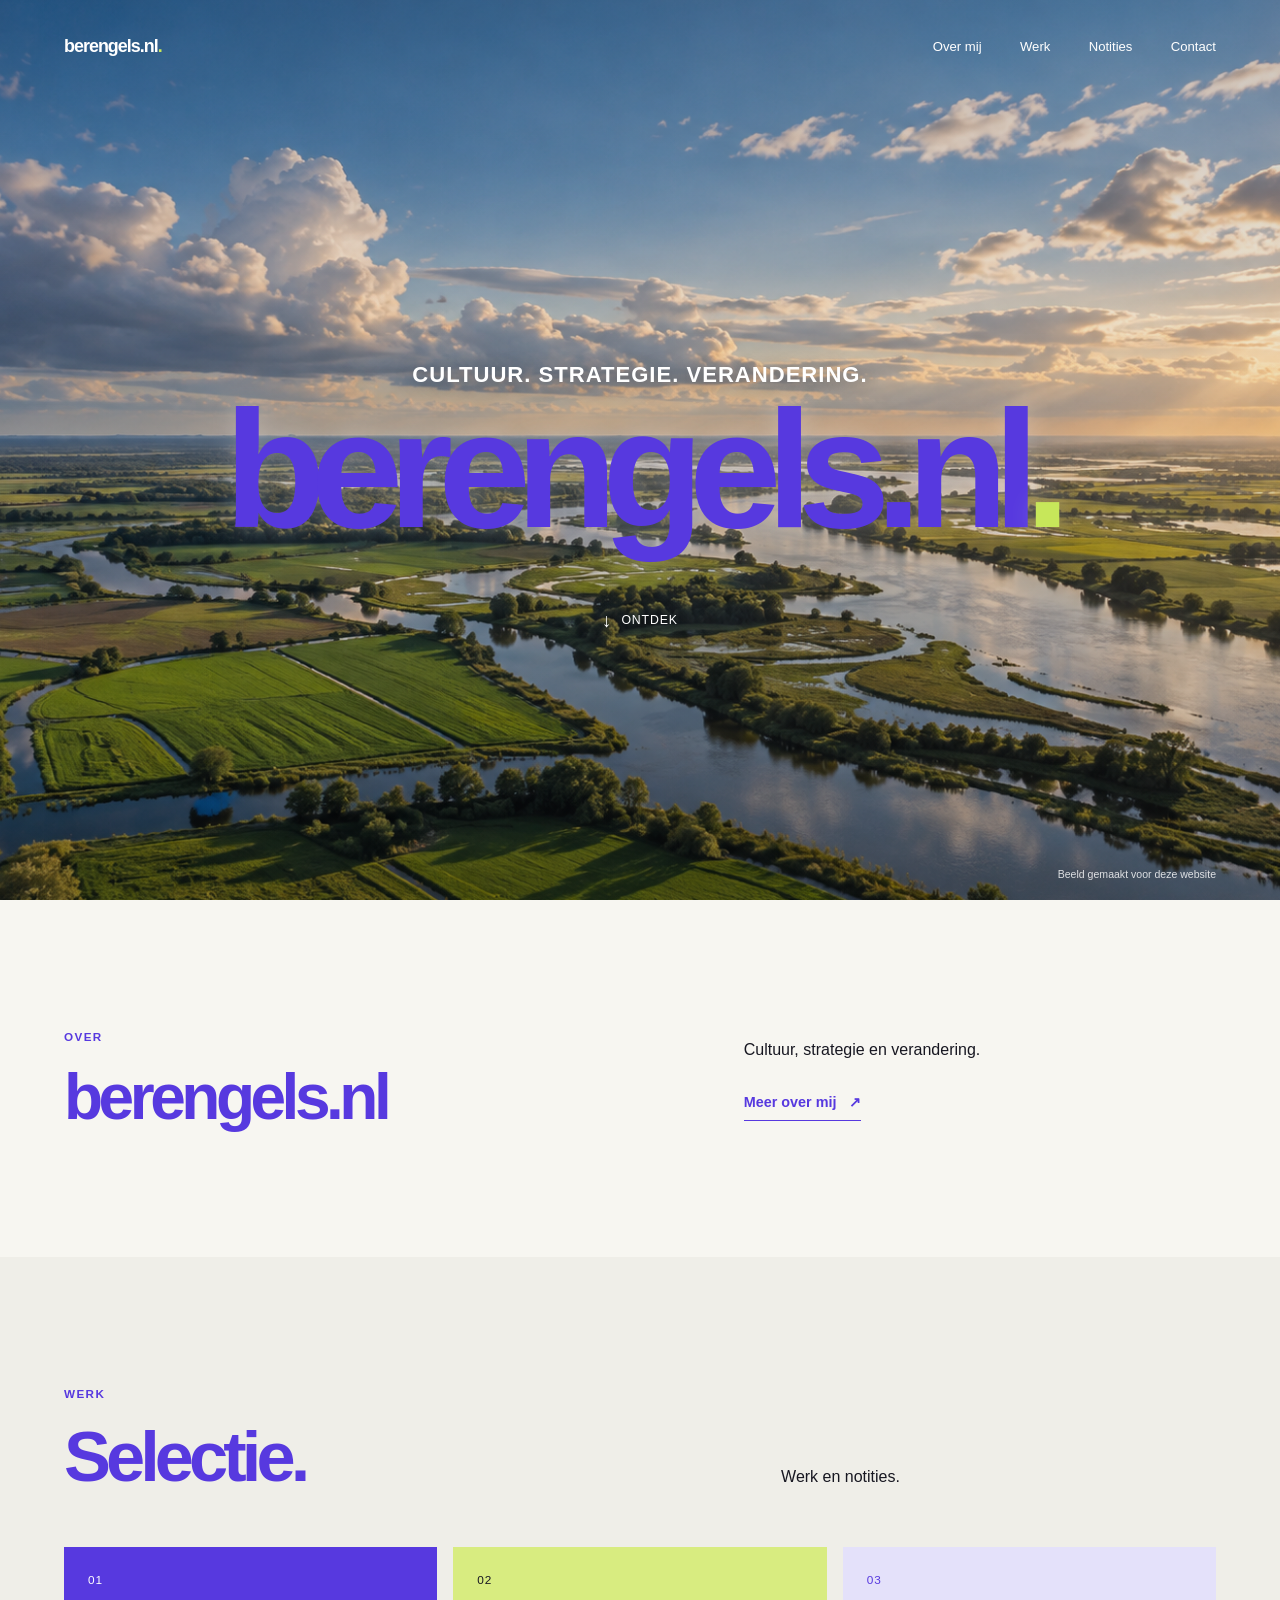
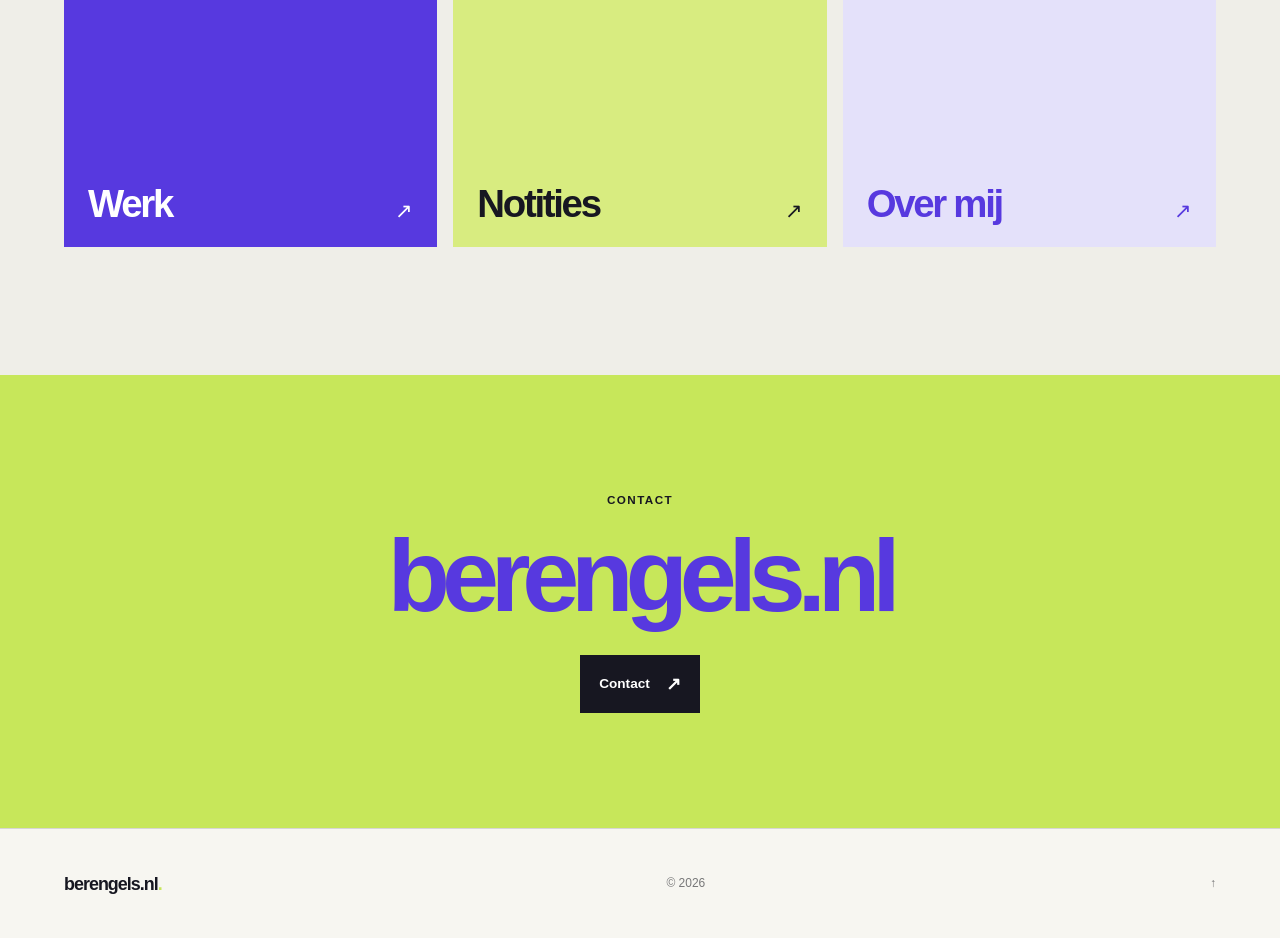
==== public/index.html @ b07bb83c "Publish static berengels.nl website" ====
<!doctype html>
<html lang="nl">
<head>
  <meta charset="utf-8">
  <meta name="viewport" content="width=device-width, initial-scale=1">
  <meta name="description" content="berengels.nl">
  <meta name="theme-color" content="#f7f6f1">
  <link rel="canonical" href="https://berengels.nl/">
  <link rel="icon" href="./favicon.svg" type="image/svg+xml">
  <link rel="stylesheet" href="./assets/css/index.css">
  <title>berengels.nl</title>
</head>
<body class="home-page">
  <a class="skip-link" href="#main">Ga naar de inhoud</a>
  <header class="site-header site-header--over-hero">
    <a class="site-brand" href="./" aria-label="Naar de homepage">berengels.nl<span class="accent-dot">.</span></a>
    <button class="menu-toggle" type="button" aria-expanded="false" aria-controls="site-menu">
      <span class="menu-toggle__label">Menu</span><span class="menu-toggle__icon" aria-hidden="true"><i></i><i></i></span>
    </button>
    <nav class="site-menu" id="site-menu" aria-label="Hoofdnavigatie">
      <a href="./over-mij/">Over mij</a><a href="./werk/">Werk</a><a href="./notities/">Notities</a><a href="./contact/">Contact</a>
    </nav>
  </header>
  <main id="main">
    <section class="hero" aria-labelledby="hero-title">
      <div class="hero__image" aria-hidden="true"></div><div class="hero__veil" aria-hidden="true"></div>
      <div class="hero__content">
        <p class="eyebrow">Cultuur. Strategie. Verandering.</p>
        <h1 id="hero-title">berengels.nl<span class="accent-dot">.</span></h1>
        <a class="hero__scroll" href="#intro"><span aria-hidden="true">↓</span> Ontdek</a>
      </div>
      <p class="hero__credit">Beeld gemaakt voor deze website</p>
    </section>
    <section class="intro section" id="intro">
      <div class="intro__title"><p class="kicker">Over</p><h2>berengels.nl</h2></div>
      <div class="intro__copy">
        <p>Cultuur, strategie en verandering.</p>
        <a class="text-link" href="./over-mij/">Meer over mij <span aria-hidden="true">↗</span></a>
      </div>
    </section>
    <section class="work section section--tint" id="werk">
      <div class="section-heading"><div><p class="kicker">Werk</p><h2>Selectie.</h2></div><p>Werk en notities.</p></div>
      <div class="work-grid">
        <a class="work-card work-card--1" href="./werk/"><span class="work-card__number">01</span><span class="work-card__title">Werk</span><span class="work-card__arrow" aria-hidden="true">↗</span></a>
        <a class="work-card work-card--2" href="./notities/"><span class="work-card__number">02</span><span class="work-card__title">Notities</span><span class="work-card__arrow" aria-hidden="true">↗</span></a>
        <a class="work-card work-card--3" href="./over-mij/"><span class="work-card__number">03</span><span class="work-card__title">Over mij</span><span class="work-card__arrow" aria-hidden="true">↗</span></a>
      </div>
    </section>
    <section class="contact-band"><p class="kicker">Contact</p><h2>berengels.nl</h2><a class="button-link" href="./contact/">Contact <span aria-hidden="true">↗</span></a></section>
  </main>
  <footer class="site-footer"><a class="site-brand" href="./">berengels.nl<span class="accent-dot">.</span></a><p>© <span data-year></span></p><a class="footer-top" href="#main">↑</a></footer>
  <script src="./assets/js/site.js" defer></script>
</body>
</html>
---- public/assets/css/index.css ----
:root{--paper:#f7f6f1;--ink:#171721;--purple:#5739df;--green:#c7e75a;--muted:#777778;--gutter:clamp(1.25rem,5vw,5.5rem);--serif:Georgia,"Times New Roman",serif}
*{box-sizing:border-box}
html{scroll-behavior:smooth}
body{margin:0;background:var(--paper);color:var(--ink);font-family:Arial,sans-serif;font-size:16px;line-height:1.6;-webkit-font-smoothing:antialiased}
a{color:inherit;text-decoration:none}
a:focus-visible,button:focus-visible{outline:3px solid var(--green);outline-offset:5px}
.skip-link{position:fixed;z-index:20;top:1rem;left:1rem;padding:.7rem 1rem;background:var(--paper);transform:translateY(-150%)}.skip-link:focus{transform:none}
.site-header{height:92px;padding:0 var(--gutter);display:flex;align-items:center;justify-content:space-between;position:relative;z-index:5;background:var(--paper)}
.site-header--over-hero{position:absolute;inset:0 0 auto;color:#fff;background:transparent}
.site-brand{font-family:Arial,sans-serif;font-size:1.12rem;font-weight:800;letter-spacing:-.055em;white-space:nowrap}.accent-dot{color:var(--green)}
.site-menu{display:flex;align-items:center;gap:clamp(1.2rem,3vw,3rem)}.site-menu a{font-size:.82rem;font-weight:500;transition:opacity .2s}.site-menu a:hover,.site-menu a[aria-current="page"]{opacity:.68}
.menu-toggle{display:none;border:0;background:none;color:inherit;font:inherit}
.hero{position:relative;min-height:min(850px,100svh);height:100svh;max-height:1040px;display:grid;place-items:center;overflow:hidden;background:#53645a;color:white}
.hero__image,.hero__veil{position:absolute;inset:0}.hero__image{background-image:url('../images/hero-delta.png');background-size:cover;background-position:center 56%;transform:scale(1.015)}.hero__veil{background:linear-gradient(180deg,rgba(16,20,36,.22),rgba(16,20,36,.06) 40%,rgba(11,19,29,.24))}
.hero__content{position:relative;z-index:1;text-align:center;padding:8rem 1rem 3rem;max-width:1200px}.hero h1{margin:0;color:var(--purple);font:800 clamp(4.4rem,13vw,11rem)/.95 Arial,sans-serif;letter-spacing:-.09em;text-shadow:0 1px 28px rgba(255,255,255,.28)}.hero h1 .accent-dot{color:var(--green)}
.eyebrow{max-width:780px;margin:1.1rem auto 0;color:white;text-transform:uppercase;font:800 clamp(.95rem,2vw,1.38rem)/1.3 Arial,sans-serif;letter-spacing:.045em;text-shadow:0 2px 18px rgba(0,0,0,.35)}
.hero__scroll{display:inline-flex;gap:.55rem;align-items:center;margin-top:3.6rem;color:white;font-size:.77rem;letter-spacing:.07em;text-transform:uppercase}.hero__scroll span{font-size:1.2rem}.hero__credit{position:absolute;right:var(--gutter);bottom:1.1rem;margin:0;color:rgba(255,255,255,.82);font-size:.66rem}
.section{padding:clamp(5rem,10vw,10rem) var(--gutter)}.intro{display:grid;grid-template-columns:1.1fr .9fr;gap:clamp(2rem,8vw,9rem);align-items:end}.kicker{margin:0 0 1.2rem;color:var(--purple);font-size:.73rem;font-weight:700;letter-spacing:.12em;text-transform:uppercase}.intro h2,.section-heading h2{margin:0;color:var(--purple);font:800 clamp(2.3rem,5vw,5.7rem)/.98 Arial,sans-serif;letter-spacing:-.07em;white-space:pre-line}.intro__copy{max-width:510px;padding-bottom:.5rem}.intro__copy p,.section-heading>p{margin:0 0 1.5rem;font-size:clamp(1rem,1.25vw,1.2rem);line-height:1.8}.text-link{display:inline-flex;gap:.8rem;align-items:center;padding-bottom:.35rem;border-bottom:1px solid var(--purple);color:var(--purple);font-weight:700;font-size:.9rem}.text-link span{transition:transform .2s}.text-link:hover span{transform:translate(3px,-3px)}
.section--tint{background:#efeee8}.section-heading{display:grid;grid-template-columns:1fr .65fr;gap:3rem;align-items:end;margin-bottom:3.5rem}.section-heading h2{font-size:clamp(2.5rem,5.5vw,5.5rem)}.section-heading>p{max-width:400px;margin:0}.work-grid{display:grid;grid-template-columns:repeat(3,1fr);gap:1rem}.work-card{min-height:300px;padding:1.5rem;display:flex;flex-direction:column;justify-content:space-between;position:relative;overflow:hidden;background:var(--purple);color:#fff;transition:transform .25s ease}.work-card:hover{transform:translateY(-7px)}.work-card--2{background:#d8ec80;color:var(--ink)}.work-card--3{background:#e4e1fa;color:var(--purple)}.work-card__number{font-size:.74rem;letter-spacing:.08em}.work-card__title{max-width:90%;font:700 clamp(1.7rem,3vw,3rem)/1 Arial,sans-serif;letter-spacing:-.06em}.work-card__arrow{position:absolute;right:1.5rem;bottom:1.25rem;font-size:1.3rem}
.contact-band{padding:clamp(5rem,9vw,9rem) var(--gutter);text-align:center;background:var(--green)}.contact-band .kicker{color:var(--ink)}.contact-band h2{max-width:900px;margin:0 auto 2rem;color:var(--purple);font:800 clamp(3rem,8vw,8rem)/.92 Arial,sans-serif;letter-spacing:-.08em}.button-link{display:inline-flex;gap:1rem;align-items:center;padding:.95rem 1.2rem;background:var(--ink);color:#fff;font-size:.85rem;font-weight:700}.button-link span{font-size:1.1rem}
.page-hero{min-height:50vh;padding:clamp(5rem,10vw,10rem) var(--gutter) 4rem;display:flex;flex-direction:column;justify-content:flex-end;background:#efeee8}.page-hero h1{max-width:1100px;margin:0;color:var(--purple);font:800 clamp(4rem,12vw,10rem)/.9 Arial,sans-serif;letter-spacing:-.09em}.page-hero__intro{max-width:700px;margin:1.5rem 0 0;font-size:clamp(1.15rem,2vw,1.6rem);line-height:1.5}.page-content{max-width:850px;min-height:28vh;padding:4rem var(--gutter) 8rem;margin:0 auto;font-size:1.08rem;line-height:1.9}.page-content h2,.page-content h3{color:var(--purple);font-family:Arial,sans-serif;line-height:1.1;letter-spacing:-.04em}.page-content h2{margin-top:3rem;font-size:2.4rem}.page-content a{color:var(--purple);text-decoration:underline;text-underline-offset:3px}.page-content blockquote{margin:3rem 0;padding-left:1.5rem;border-left:4px solid var(--green);font:italic 1.6rem/1.5 var(--serif)}
.site-footer{min-height:110px;padding:2rem var(--gutter);display:flex;align-items:center;justify-content:space-between;gap:1rem;border-top:1px solid rgba(23,23,33,.14)}.site-footer p,.footer-top{margin:0;color:var(--muted);font-size:.75rem}.footer-top:hover{color:var(--purple)}
@media(max-width:760px){.site-header{height:74px}.site-header--over-hero{color:#fff}.menu-toggle{display:flex;align-items:center;gap:.65rem;padding:.5rem 0;font-size:.78rem}.menu-toggle__icon{display:grid;gap:5px}.menu-toggle__icon i{width:19px;height:1px;background:currentColor;transition:transform .2s}.menu-toggle[aria-expanded="true"] .menu-toggle__icon i:first-child{transform:translateY(3px) rotate(45deg)}.menu-toggle[aria-expanded="true"] .menu-toggle__icon i:last-child{transform:translateY(-3px) rotate(-45deg)}.site-menu{position:absolute;top:100%;left:0;right:0;padding:1rem var(--gutter) 1.5rem;display:none;align-items:stretch;flex-direction:column;gap:0;background:var(--paper);color:var(--ink)}.site-menu.is-open{display:flex}.site-menu a{padding:.85rem 0;border-bottom:1px solid rgba(23,23,33,.12)}.hero{height:88svh;min-height:620px}.hero__image{background-position:57% center}.hero__content{padding-top:5rem}.hero h1{font-size:clamp(4rem,17vw,7rem)}.eyebrow{max-width:380px}.hero__scroll{margin-top:2.5rem}.intro,.section-heading{grid-template-columns:1fr;gap:2rem}.intro__copy{max-width:640px}.section-heading{margin-bottom:2rem}.work-grid{grid-template-columns:1fr}.work-card{min-height:220px}.page-hero{min-height:42vh}.site-footer{align-items:flex-start;flex-wrap:wrap}.site-footer p{order:3;width:100%}}
@media(prefers-reduced-motion:reduce){html{scroll-behavior:auto}*,*::before,*::after{transition-duration:.01ms!important;animation-duration:.01ms!important;animation-iteration-count:1!important}}
.not-found{min-height:100svh;padding:var(--gutter);display:flex;flex-direction:column;justify-content:center;align-items:flex-start}.not-found h1{max-width:900px;margin:0 0 2rem;color:var(--purple);font:800 clamp(3rem,9vw,7rem)/.95 Arial,sans-serif;letter-spacing:-.08em}
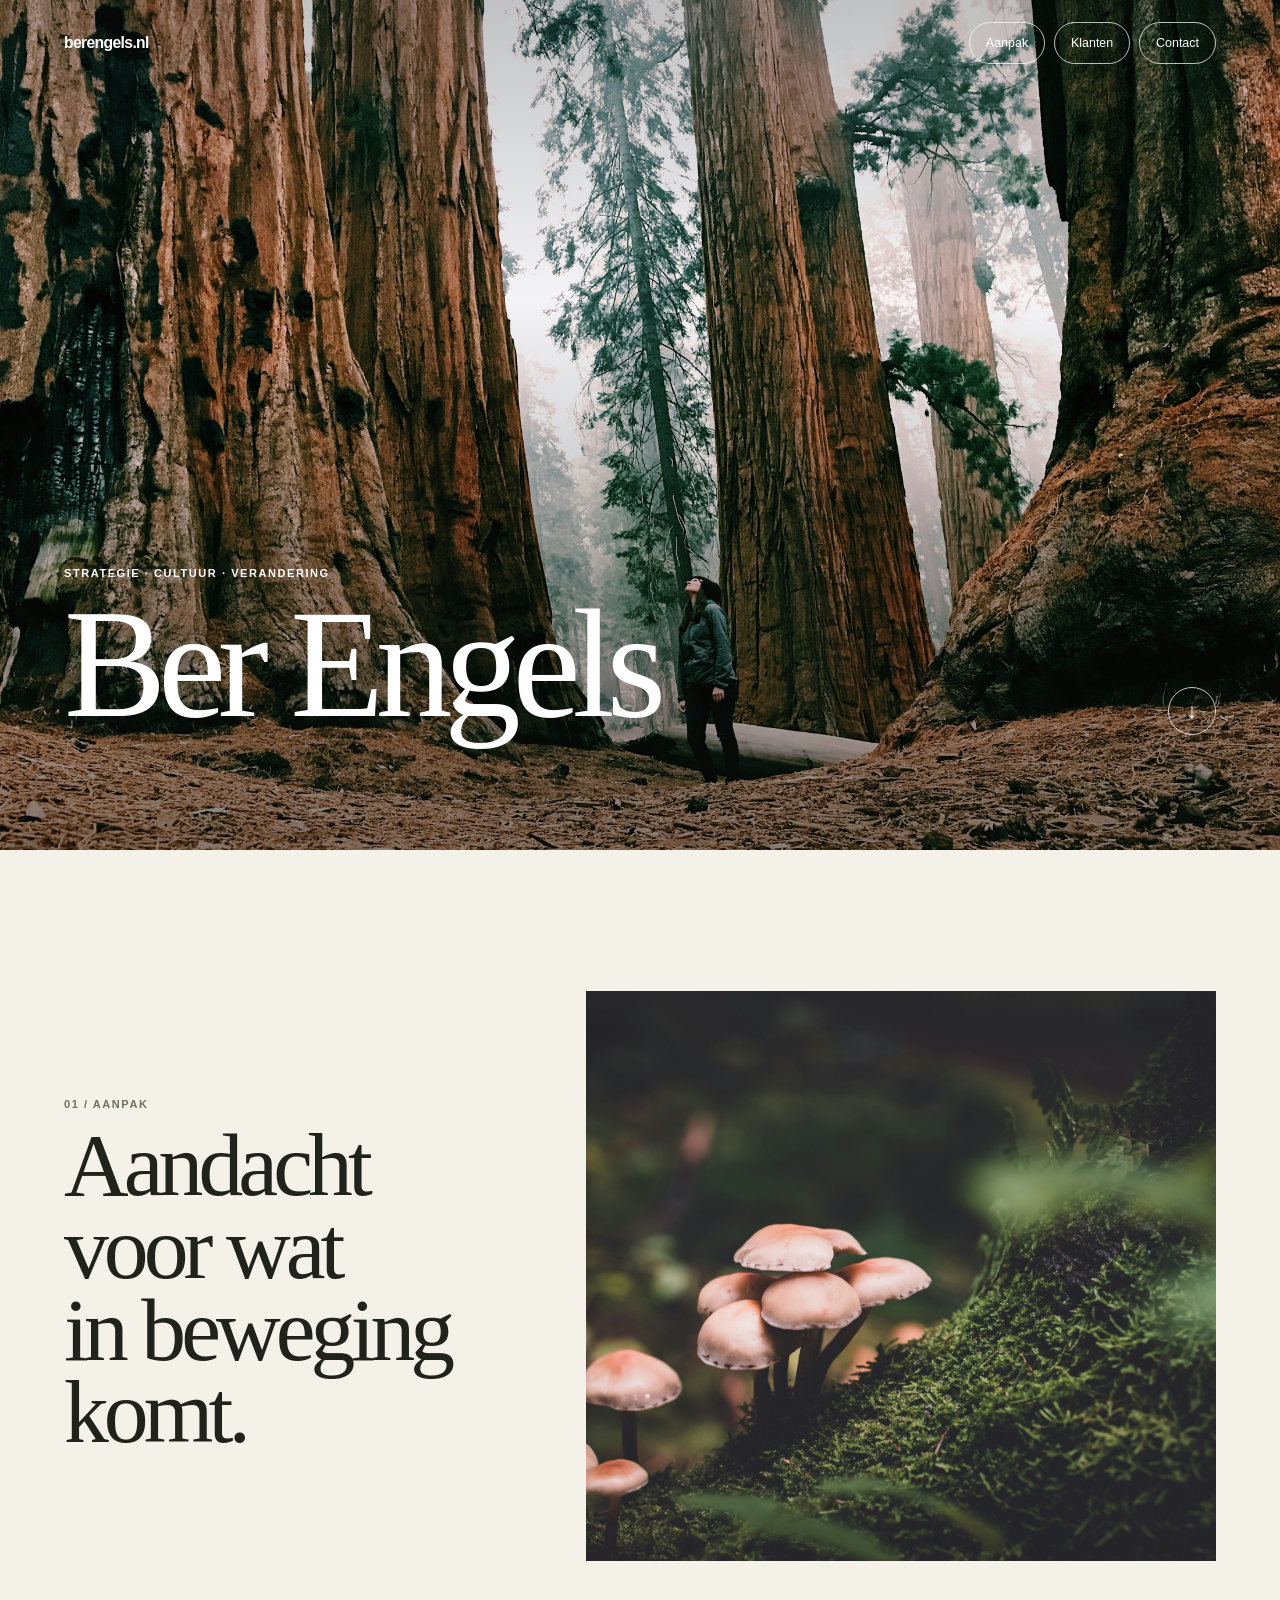
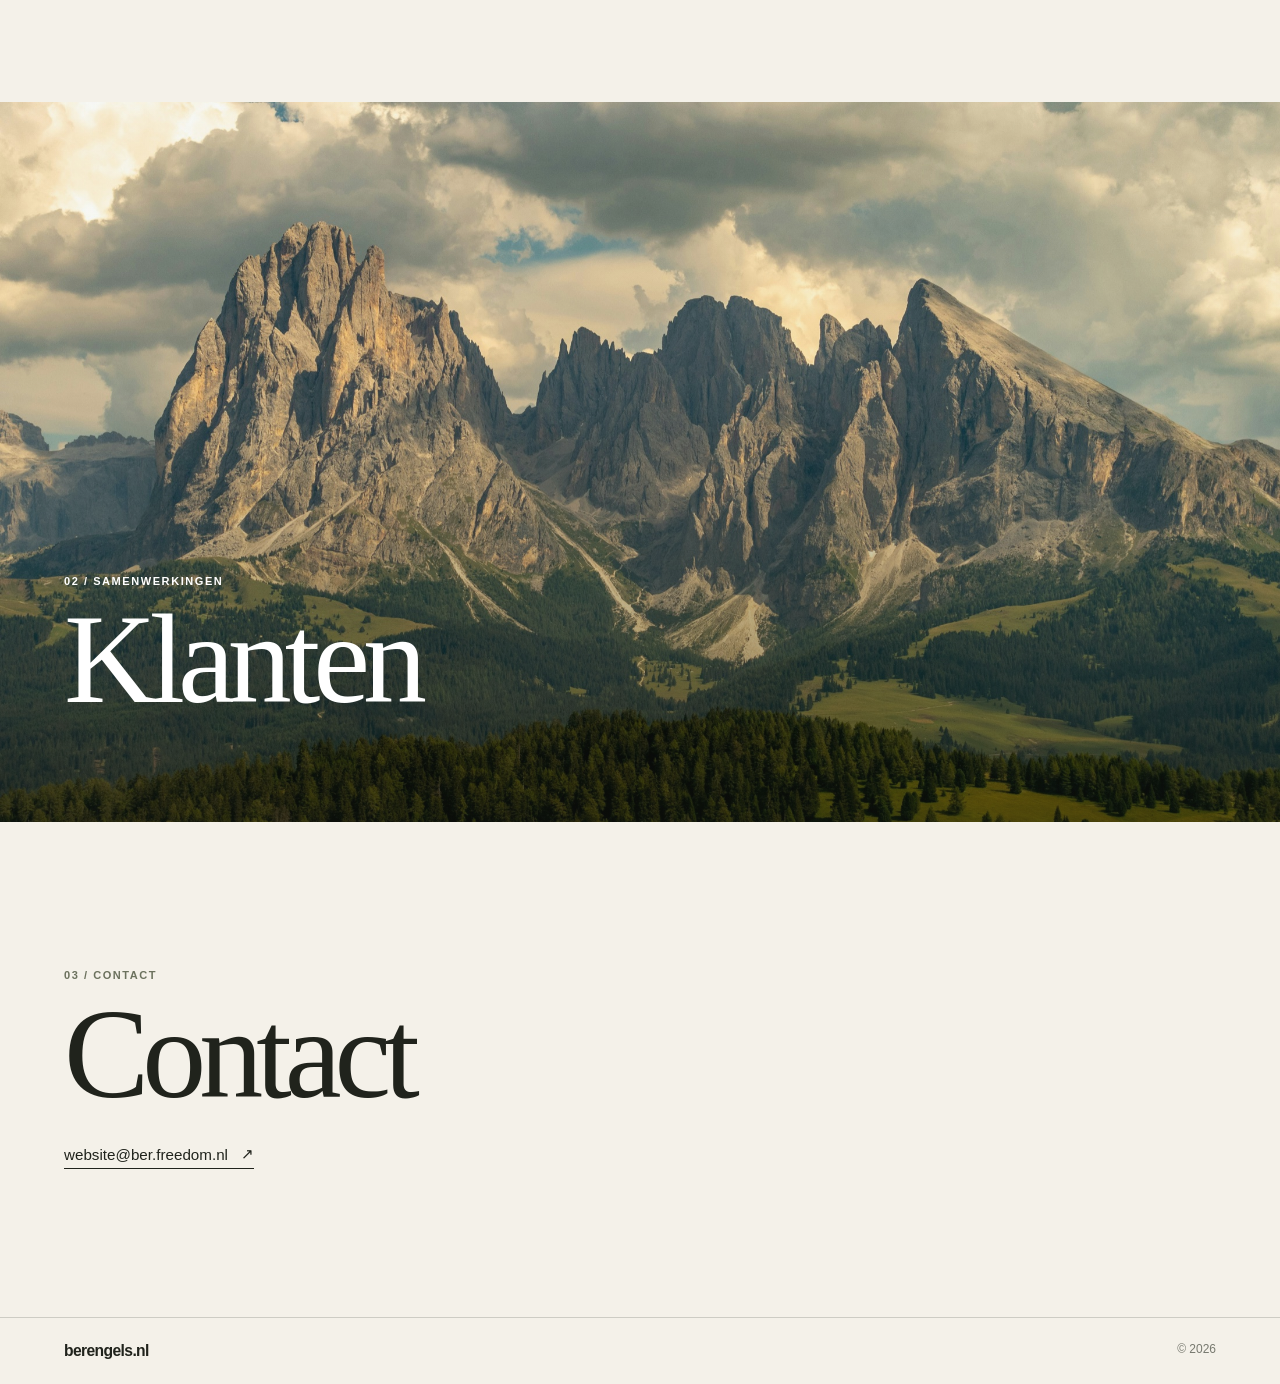
==== commit f5562724: "Simplify homepage with landscape imagery" ====
--- a/public/index.html
+++ b/public/index.html
@@ -3,52 +3,61 @@
 <head>
   <meta charset="utf-8">
   <meta name="viewport" content="width=device-width, initial-scale=1">
-  <meta name="description" content="berengels.nl">
-  <meta name="theme-color" content="#f7f6f1">
+  <meta name="description" content="Ber Engels — strategie, cultuur en verandering.">
+  <meta name="theme-color" content="#f4f1e9">
   <link rel="canonical" href="https://berengels.nl/">
   <link rel="icon" href="./favicon.svg" type="image/svg+xml">
   <link rel="stylesheet" href="./assets/css/index.css">
-  <title>berengels.nl</title>
+  <title>Ber Engels</title>
 </head>
-<body class="home-page">
-  <a class="skip-link" href="#main">Ga naar de inhoud</a>
-  <header class="site-header site-header--over-hero">
-    <a class="site-brand" href="./" aria-label="Naar de homepage">berengels.nl<span class="accent-dot">.</span></a>
-    <button class="menu-toggle" type="button" aria-expanded="false" aria-controls="site-menu">
-      <span class="menu-toggle__label">Menu</span><span class="menu-toggle__icon" aria-hidden="true"><i></i><i></i></span>
-    </button>
-    <nav class="site-menu" id="site-menu" aria-label="Hoofdnavigatie">
-      <a href="./over-mij/">Over mij</a><a href="./werk/">Werk</a><a href="./notities/">Notities</a><a href="./contact/">Contact</a>
+<body>
+  <a class="skip-link" href="#inhoud">Naar de inhoud</a>
+  <header class="site-header">
+    <a class="wordmark" href="#bovenaan" aria-label="Ber Engels, beginpagina">berengels.nl</a>
+    <nav aria-label="Hoofdnavigatie">
+      <a href="#aanpak">Aanpak</a>
+      <a href="#klanten">Klanten</a>
+      <a href="#contact">Contact</a>
     </nav>
   </header>
-  <main id="main">
-    <section class="hero" aria-labelledby="hero-title">
-      <div class="hero__image" aria-hidden="true"></div><div class="hero__veil" aria-hidden="true"></div>
-      <div class="hero__content">
-        <p class="eyebrow">Cultuur. Strategie. Verandering.</p>
-        <h1 id="hero-title">berengels.nl<span class="accent-dot">.</span></h1>
-        <a class="hero__scroll" href="#intro"><span aria-hidden="true">↓</span> Ontdek</a>
+
+  <main id="inhoud">
+    <section class="hero" id="bovenaan" aria-labelledby="hero-title">
+      <img class="hero-image" src="./assets/images/redwoods.jpg" alt="Een wandelaar tussen hoge sequoia's" fetchpriority="high">
+      <div class="hero-shade" aria-hidden="true"></div>
+      <div class="hero-copy">
+        <p>Strategie · Cultuur · Verandering</p>
+        <h1 id="hero-title">Ber Engels</h1>
       </div>
-      <p class="hero__credit">Beeld gemaakt voor deze website</p>
+      <a class="scroll-cue" href="#aanpak" aria-label="Verder naar Aanpak">↓</a>
     </section>
-    <section class="intro section" id="intro">
-      <div class="intro__title"><p class="kicker">Over</p><h2>berengels.nl</h2></div>
-      <div class="intro__copy">
-        <p>Cultuur, strategie en verandering.</p>
-        <a class="text-link" href="./over-mij/">Meer over mij <span aria-hidden="true">↗</span></a>
+
+    <section class="approach section" id="aanpak" aria-labelledby="approach-title">
+      <div class="section-copy">
+        <p class="eyebrow">01 / Aanpak</p>
+        <h2 id="approach-title">Aandacht voor wat<br>in beweging komt.</h2>
+      </div>
+      <img class="section-image mushrooms" src="./assets/images/mushrooms.jpg" alt="Paddenstoelen groeien op een met mos bedekte bosgrond" loading="lazy">
+    </section>
+
+    <section class="clients" id="klanten" aria-labelledby="clients-title">
+      <img src="./assets/images/mountains.jpg" alt="Berglandschap met bos en wolken" loading="lazy">
+      <div class="clients-title">
+        <p class="eyebrow">02 / Samenwerkingen</p>
+        <h2 id="clients-title">Klanten</h2>
       </div>
     </section>
-    <section class="work section section--tint" id="werk">
-      <div class="section-heading"><div><p class="kicker">Werk</p><h2>Selectie.</h2></div><p>Werk en notities.</p></div>
-      <div class="work-grid">
-        <a class="work-card work-card--1" href="./werk/"><span class="work-card__number">01</span><span class="work-card__title">Werk</span><span class="work-card__arrow" aria-hidden="true">↗</span></a>
-        <a class="work-card work-card--2" href="./notities/"><span class="work-card__number">02</span><span class="work-card__title">Notities</span><span class="work-card__arrow" aria-hidden="true">↗</span></a>
-        <a class="work-card work-card--3" href="./over-mij/"><span class="work-card__number">03</span><span class="work-card__title">Over mij</span><span class="work-card__arrow" aria-hidden="true">↗</span></a>
-      </div>
+
+    <section class="contact section" id="contact" aria-labelledby="contact-title">
+      <p class="eyebrow">03 / Contact</p>
+      <h2 id="contact-title">Contact</h2>
+      <a class="contact-link" href="mailto:website@ber.freedom.nl">website@ber.freedom.nl <span aria-hidden="true">↗</span></a>
     </section>
-    <section class="contact-band"><p class="kicker">Contact</p><h2>berengels.nl</h2><a class="button-link" href="./contact/">Contact <span aria-hidden="true">↗</span></a></section>
   </main>
-  <footer class="site-footer"><a class="site-brand" href="./">berengels.nl<span class="accent-dot">.</span></a><p>© <span data-year></span></p><a class="footer-top" href="#main">↑</a></footer>
-  <script src="./assets/js/site.js" defer></script>
+
+  <footer class="site-footer">
+    <a class="wordmark" href="#bovenaan">berengels.nl</a>
+    <span>© 2026</span>
+  </footer>
 </body>
 </html>
--- a/public/assets/css/index.css
+++ b/public/assets/css/index.css
@@ -1,26 +1,137 @@
+:root {
+  color-scheme: light;
+  --paper: #f4f1e9;
+  --ink: #20231c;
+  --green: #344538;
+  --gutter: clamp(1.25rem, 5vw, 5rem);
+  font-family: Arial, Helvetica, sans-serif;
+  color: var(--ink);
+  background: var(--paper);
+  font-synthesis: none;
+  text-rendering: optimizeLegibility;
+  -webkit-font-smoothing: antialiased;
+}
 
-:root{--paper:#f7f6f1;--ink:#171721;--purple:#5739df;--green:#c7e75a;--muted:#777778;--gutter:clamp(1.25rem,5vw,5.5rem);--serif:Georgia,"Times New Roman",serif}
-*{box-sizing:border-box}
-html{scroll-behavior:smooth}
-body{margin:0;background:var(--paper);color:var(--ink);font-family:Arial,sans-serif;font-size:16px;line-height:1.6;-webkit-font-smoothing:antialiased}
-a{color:inherit;text-decoration:none}
-a:focus-visible,button:focus-visible{outline:3px solid var(--green);outline-offset:5px}
-.skip-link{position:fixed;z-index:20;top:1rem;left:1rem;padding:.7rem 1rem;background:var(--paper);transform:translateY(-150%)}.skip-link:focus{transform:none}
-.site-header{height:92px;padding:0 var(--gutter);display:flex;align-items:center;justify-content:space-between;position:relative;z-index:5;background:var(--paper)}
-.site-header--over-hero{position:absolute;inset:0 0 auto;color:#fff;background:transparent}
-.site-brand{font-family:Arial,sans-serif;font-size:1.12rem;font-weight:800;letter-spacing:-.055em;white-space:nowrap}.accent-dot{color:var(--green)}
-.site-menu{display:flex;align-items:center;gap:clamp(1.2rem,3vw,3rem)}.site-menu a{font-size:.82rem;font-weight:500;transition:opacity .2s}.site-menu a:hover,.site-menu a[aria-current="page"]{opacity:.68}
-.menu-toggle{display:none;border:0;background:none;color:inherit;font:inherit}
-.hero{position:relative;min-height:min(850px,100svh);height:100svh;max-height:1040px;display:grid;place-items:center;overflow:hidden;background:#53645a;color:white}
-.hero__image,.hero__veil{position:absolute;inset:0}.hero__image{background-image:url('../images/hero-delta.png');background-size:cover;background-position:center 56%;transform:scale(1.015)}.hero__veil{background:linear-gradient(180deg,rgba(16,20,36,.22),rgba(16,20,36,.06) 40%,rgba(11,19,29,.24))}
-.hero__content{position:relative;z-index:1;text-align:center;padding:8rem 1rem 3rem;max-width:1200px}.hero h1{margin:0;color:var(--purple);font:800 clamp(4.4rem,13vw,11rem)/.95 Arial,sans-serif;letter-spacing:-.09em;text-shadow:0 1px 28px rgba(255,255,255,.28)}.hero h1 .accent-dot{color:var(--green)}
-.eyebrow{max-width:780px;margin:1.1rem auto 0;color:white;text-transform:uppercase;font:800 clamp(.95rem,2vw,1.38rem)/1.3 Arial,sans-serif;letter-spacing:.045em;text-shadow:0 2px 18px rgba(0,0,0,.35)}
-.hero__scroll{display:inline-flex;gap:.55rem;align-items:center;margin-top:3.6rem;color:white;font-size:.77rem;letter-spacing:.07em;text-transform:uppercase}.hero__scroll span{font-size:1.2rem}.hero__credit{position:absolute;right:var(--gutter);bottom:1.1rem;margin:0;color:rgba(255,255,255,.82);font-size:.66rem}
-.section{padding:clamp(5rem,10vw,10rem) var(--gutter)}.intro{display:grid;grid-template-columns:1.1fr .9fr;gap:clamp(2rem,8vw,9rem);align-items:end}.kicker{margin:0 0 1.2rem;color:var(--purple);font-size:.73rem;font-weight:700;letter-spacing:.12em;text-transform:uppercase}.intro h2,.section-heading h2{margin:0;color:var(--purple);font:800 clamp(2.3rem,5vw,5.7rem)/.98 Arial,sans-serif;letter-spacing:-.07em;white-space:pre-line}.intro__copy{max-width:510px;padding-bottom:.5rem}.intro__copy p,.section-heading>p{margin:0 0 1.5rem;font-size:clamp(1rem,1.25vw,1.2rem);line-height:1.8}.text-link{display:inline-flex;gap:.8rem;align-items:center;padding-bottom:.35rem;border-bottom:1px solid var(--purple);color:var(--purple);font-weight:700;font-size:.9rem}.text-link span{transition:transform .2s}.text-link:hover span{transform:translate(3px,-3px)}
-.section--tint{background:#efeee8}.section-heading{display:grid;grid-template-columns:1fr .65fr;gap:3rem;align-items:end;margin-bottom:3.5rem}.section-heading h2{font-size:clamp(2.5rem,5.5vw,5.5rem)}.section-heading>p{max-width:400px;margin:0}.work-grid{display:grid;grid-template-columns:repeat(3,1fr);gap:1rem}.work-card{min-height:300px;padding:1.5rem;display:flex;flex-direction:column;justify-content:space-between;position:relative;overflow:hidden;background:var(--purple);color:#fff;transition:transform .25s ease}.work-card:hover{transform:translateY(-7px)}.work-card--2{background:#d8ec80;color:var(--ink)}.work-card--3{background:#e4e1fa;color:var(--purple)}.work-card__number{font-size:.74rem;letter-spacing:.08em}.work-card__title{max-width:90%;font:700 clamp(1.7rem,3vw,3rem)/1 Arial,sans-serif;letter-spacing:-.06em}.work-card__arrow{position:absolute;right:1.5rem;bottom:1.25rem;font-size:1.3rem}
-.contact-band{padding:clamp(5rem,9vw,9rem) var(--gutter);text-align:center;background:var(--green)}.contact-band .kicker{color:var(--ink)}.contact-band h2{max-width:900px;margin:0 auto 2rem;color:var(--purple);font:800 clamp(3rem,8vw,8rem)/.92 Arial,sans-serif;letter-spacing:-.08em}.button-link{display:inline-flex;gap:1rem;align-items:center;padding:.95rem 1.2rem;background:var(--ink);color:#fff;font-size:.85rem;font-weight:700}.button-link span{font-size:1.1rem}
-.page-hero{min-height:50vh;padding:clamp(5rem,10vw,10rem) var(--gutter) 4rem;display:flex;flex-direction:column;justify-content:flex-end;background:#efeee8}.page-hero h1{max-width:1100px;margin:0;color:var(--purple);font:800 clamp(4rem,12vw,10rem)/.9 Arial,sans-serif;letter-spacing:-.09em}.page-hero__intro{max-width:700px;margin:1.5rem 0 0;font-size:clamp(1.15rem,2vw,1.6rem);line-height:1.5}.page-content{max-width:850px;min-height:28vh;padding:4rem var(--gutter) 8rem;margin:0 auto;font-size:1.08rem;line-height:1.9}.page-content h2,.page-content h3{color:var(--purple);font-family:Arial,sans-serif;line-height:1.1;letter-spacing:-.04em}.page-content h2{margin-top:3rem;font-size:2.4rem}.page-content a{color:var(--purple);text-decoration:underline;text-underline-offset:3px}.page-content blockquote{margin:3rem 0;padding-left:1.5rem;border-left:4px solid var(--green);font:italic 1.6rem/1.5 var(--serif)}
-.site-footer{min-height:110px;padding:2rem var(--gutter);display:flex;align-items:center;justify-content:space-between;gap:1rem;border-top:1px solid rgba(23,23,33,.14)}.site-footer p,.footer-top{margin:0;color:var(--muted);font-size:.75rem}.footer-top:hover{color:var(--purple)}
-@media(max-width:760px){.site-header{height:74px}.site-header--over-hero{color:#fff}.menu-toggle{display:flex;align-items:center;gap:.65rem;padding:.5rem 0;font-size:.78rem}.menu-toggle__icon{display:grid;gap:5px}.menu-toggle__icon i{width:19px;height:1px;background:currentColor;transition:transform .2s}.menu-toggle[aria-expanded="true"] .menu-toggle__icon i:first-child{transform:translateY(3px) rotate(45deg)}.menu-toggle[aria-expanded="true"] .menu-toggle__icon i:last-child{transform:translateY(-3px) rotate(-45deg)}.site-menu{position:absolute;top:100%;left:0;right:0;padding:1rem var(--gutter) 1.5rem;display:none;align-items:stretch;flex-direction:column;gap:0;background:var(--paper);color:var(--ink)}.site-menu.is-open{display:flex}.site-menu a{padding:.85rem 0;border-bottom:1px solid rgba(23,23,33,.12)}.hero{height:88svh;min-height:620px}.hero__image{background-position:57% center}.hero__content{padding-top:5rem}.hero h1{font-size:clamp(4rem,17vw,7rem)}.eyebrow{max-width:380px}.hero__scroll{margin-top:2.5rem}.intro,.section-heading{grid-template-columns:1fr;gap:2rem}.intro__copy{max-width:640px}.section-heading{margin-bottom:2rem}.work-grid{grid-template-columns:1fr}.work-card{min-height:220px}.page-hero{min-height:42vh}.site-footer{align-items:flex-start;flex-wrap:wrap}.site-footer p{order:3;width:100%}}
-@media(prefers-reduced-motion:reduce){html{scroll-behavior:auto}*,*::before,*::after{transition-duration:.01ms!important;animation-duration:.01ms!important;animation-iteration-count:1!important}}
-.not-found{min-height:100svh;padding:var(--gutter);display:flex;flex-direction:column;justify-content:center;align-items:flex-start}.not-found h1{max-width:900px;margin:0 0 2rem;color:var(--purple);font:800 clamp(3rem,9vw,7rem)/.95 Arial,sans-serif;letter-spacing:-.08em}
+* { box-sizing: border-box; }
+html { scroll-behavior: smooth; scroll-padding-top: 6rem; }
+body { margin: 0; min-width: 320px; }
+a { color: inherit; text-decoration: none; }
+a:focus-visible { outline: 2px solid #d3e56f; outline-offset: 4px; }
+img { display: block; max-width: 100%; }
+
+.skip-link {
+  position: fixed;
+  z-index: 5;
+  top: 1rem;
+  left: 1rem;
+  padding: .75rem 1rem;
+  background: var(--paper);
+  transform: translateY(-150%);
+}
+.skip-link:focus { transform: none; }
+
+.site-header {
+  position: absolute;
+  z-index: 2;
+  top: 0;
+  left: 0;
+  display: flex;
+  width: 100%;
+  align-items: center;
+  justify-content: space-between;
+  padding: 1.4rem var(--gutter);
+  color: white;
+}
+.wordmark { font-size: .98rem; font-weight: 700; letter-spacing: -.04em; }
+.site-header nav { display: flex; gap: .55rem; }
+.site-header nav a {
+  min-height: 2.6rem;
+  display: inline-flex;
+  align-items: center;
+  padding: .45rem 1rem;
+  border: 1px solid rgba(255,255,255,.72);
+  border-radius: 999px;
+  font-size: .78rem;
+  transition: color .2s ease, background .2s ease;
+}
+.site-header nav a:hover { color: var(--ink); background: var(--paper); }
+
+.hero {
+  position: relative;
+  display: flex;
+  min-height: min(850px, 100svh);
+  min-height: min(850px, 100vh);
+  align-items: flex-end;
+  overflow: hidden;
+  background: #37463b;
+  color: white;
+}
+.hero-image, .hero-shade { position: absolute; inset: 0; width: 100%; height: 100%; }
+.hero-image { object-fit: cover; object-position: center 56%; }
+.hero-shade { background: linear-gradient(180deg, rgba(10,16,12,.22), transparent 35%, rgba(10,16,12,.48)); }
+.hero-copy { position: relative; padding: 0 var(--gutter) clamp(3.5rem, 9vw, 8rem); }
+.hero-copy p, .eyebrow { margin: 0 0 .9rem; font-size: .69rem; font-weight: 700; letter-spacing: .14em; text-transform: uppercase; }
+.hero-copy h1, .section h2, .clients h2 {
+  margin: 0;
+  font-family: Georgia, "Times New Roman", serif;
+  font-weight: 400;
+  letter-spacing: -.055em;
+  line-height: .92;
+}
+.hero-copy h1 { font-size: clamp(4.5rem, 12vw, 11.5rem); }
+.scroll-cue {
+  position: absolute;
+  right: var(--gutter);
+  bottom: clamp(3.5rem, 9vw, 8rem);
+  display: grid;
+  width: 3rem;
+  height: 3rem;
+  place-items: center;
+  border: 1px solid rgba(255,255,255,.75);
+  border-radius: 50%;
+  font-size: 1.35rem;
+}
+
+.section { padding: clamp(5rem, 11vw, 10rem) var(--gutter); }
+.approach { display: grid; grid-template-columns: .8fr 1.2fr; gap: clamp(2rem, 8vw, 8rem); align-items: center; }
+.approach .eyebrow, .contact .eyebrow, .clients .eyebrow { color: #6c725e; }
+.section h2 { max-width: 680px; font-size: clamp(3rem, 7vw, 7rem); }
+.section-image { width: 100%; height: clamp(280px, 45vw, 570px); object-fit: cover; }
+.mushrooms { object-position: center; }
+
+.clients { position: relative; min-height: min(720px, 82svh); overflow: hidden; background: #536248; color: white; }
+.clients > img { position: absolute; inset: 0; width: 100%; height: 100%; object-fit: cover; object-position: center 54%; }
+.clients::after { position: absolute; inset: 0; content: ""; background: linear-gradient(180deg, rgba(20,24,18,.03) 40%, rgba(20,24,18,.52)); }
+.clients-title { position: absolute; z-index: 1; right: var(--gutter); bottom: clamp(3rem, 8vw, 7rem); left: var(--gutter); }
+.clients-title .eyebrow { color: #fff; }
+.clients h2 { font-size: clamp(4rem, 10vw, 10rem); }
+
+.contact { min-height: 55vh; display: flex; flex-direction: column; align-items: flex-start; justify-content: center; background: var(--paper); }
+.contact h2 { margin-bottom: 2rem; font-size: clamp(4rem, 10vw, 9rem); }
+.contact-link { display: inline-flex; gap: .8rem; align-items: center; padding-bottom: .3rem; border-bottom: 1px solid currentColor; font-size: .95rem; }
+.contact-link span { transition: transform .2s ease; }
+.contact-link:hover span { transform: translate(3px, -3px); }
+.site-footer { display: flex; justify-content: space-between; padding: 1.5rem var(--gutter); border-top: 1px solid rgba(32,35,28,.18); font-size: .75rem; }
+.site-footer span { color: #77796f; }
+
+@media (max-width: 620px) {
+  .site-header { padding-top: 1rem; }
+  .site-header nav { gap: .35rem; }
+  .site-header nav a { min-height: 2.35rem; padding: .35rem .65rem; font-size: .69rem; }
+  .wordmark { font-size: .87rem; }
+  .hero { min-height: 82svh; }
+  .hero-image { object-position: 54% center; }
+  .hero-copy { padding-bottom: 4.5rem; }
+  .hero-copy h1 { font-size: clamp(4rem, 18vw, 7rem); }
+  .scroll-cue { right: var(--gutter); bottom: 1.25rem; width: 2.6rem; height: 2.6rem; }
+  .approach { grid-template-columns: 1fr; gap: 2rem; }
+  .section-image { height: 66vw; min-height: 250px; }
+  .clients { min-height: 68svh; }
+  .clients-title { bottom: 3rem; }
+  .contact { min-height: 45vh; }
+}
+
+@media (prefers-reduced-motion: reduce) {
+  html { scroll-behavior: auto; }
+  *, *::before, *::after { transition-duration: .01ms !important; }
+}
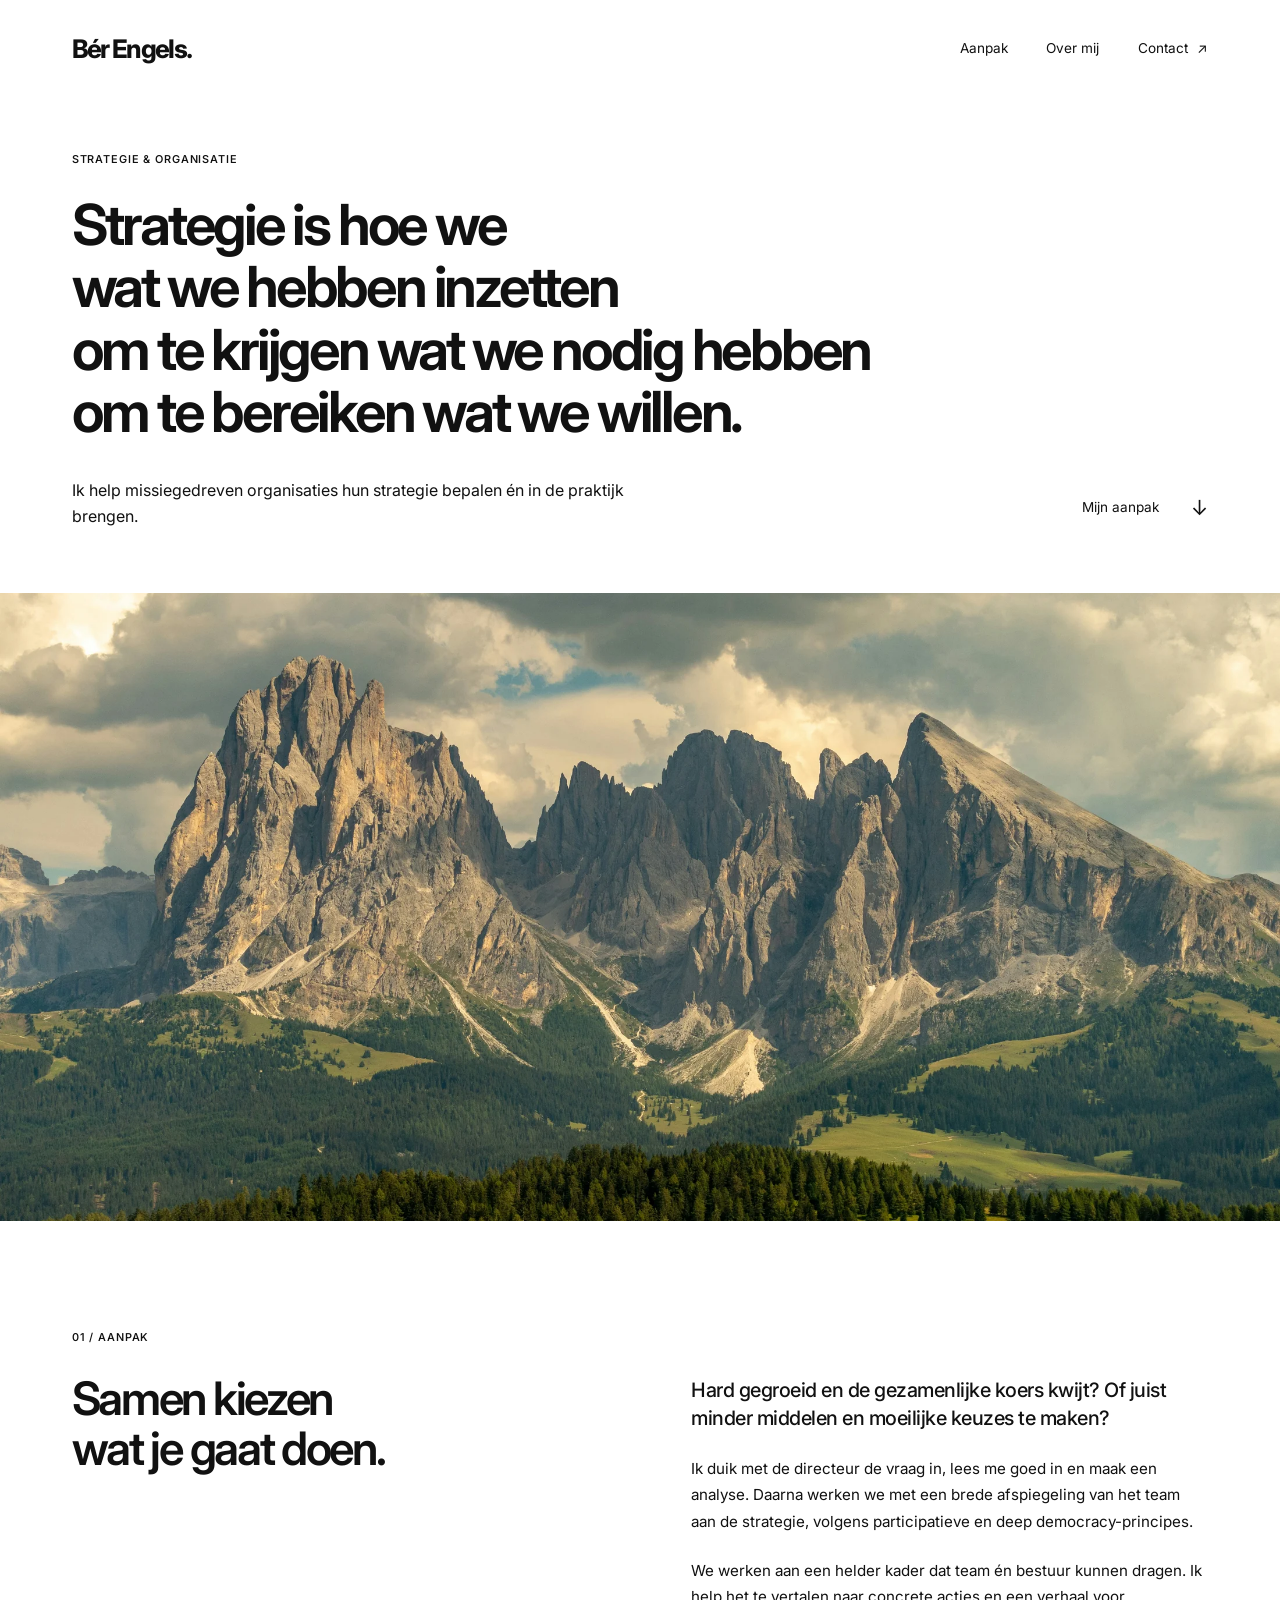
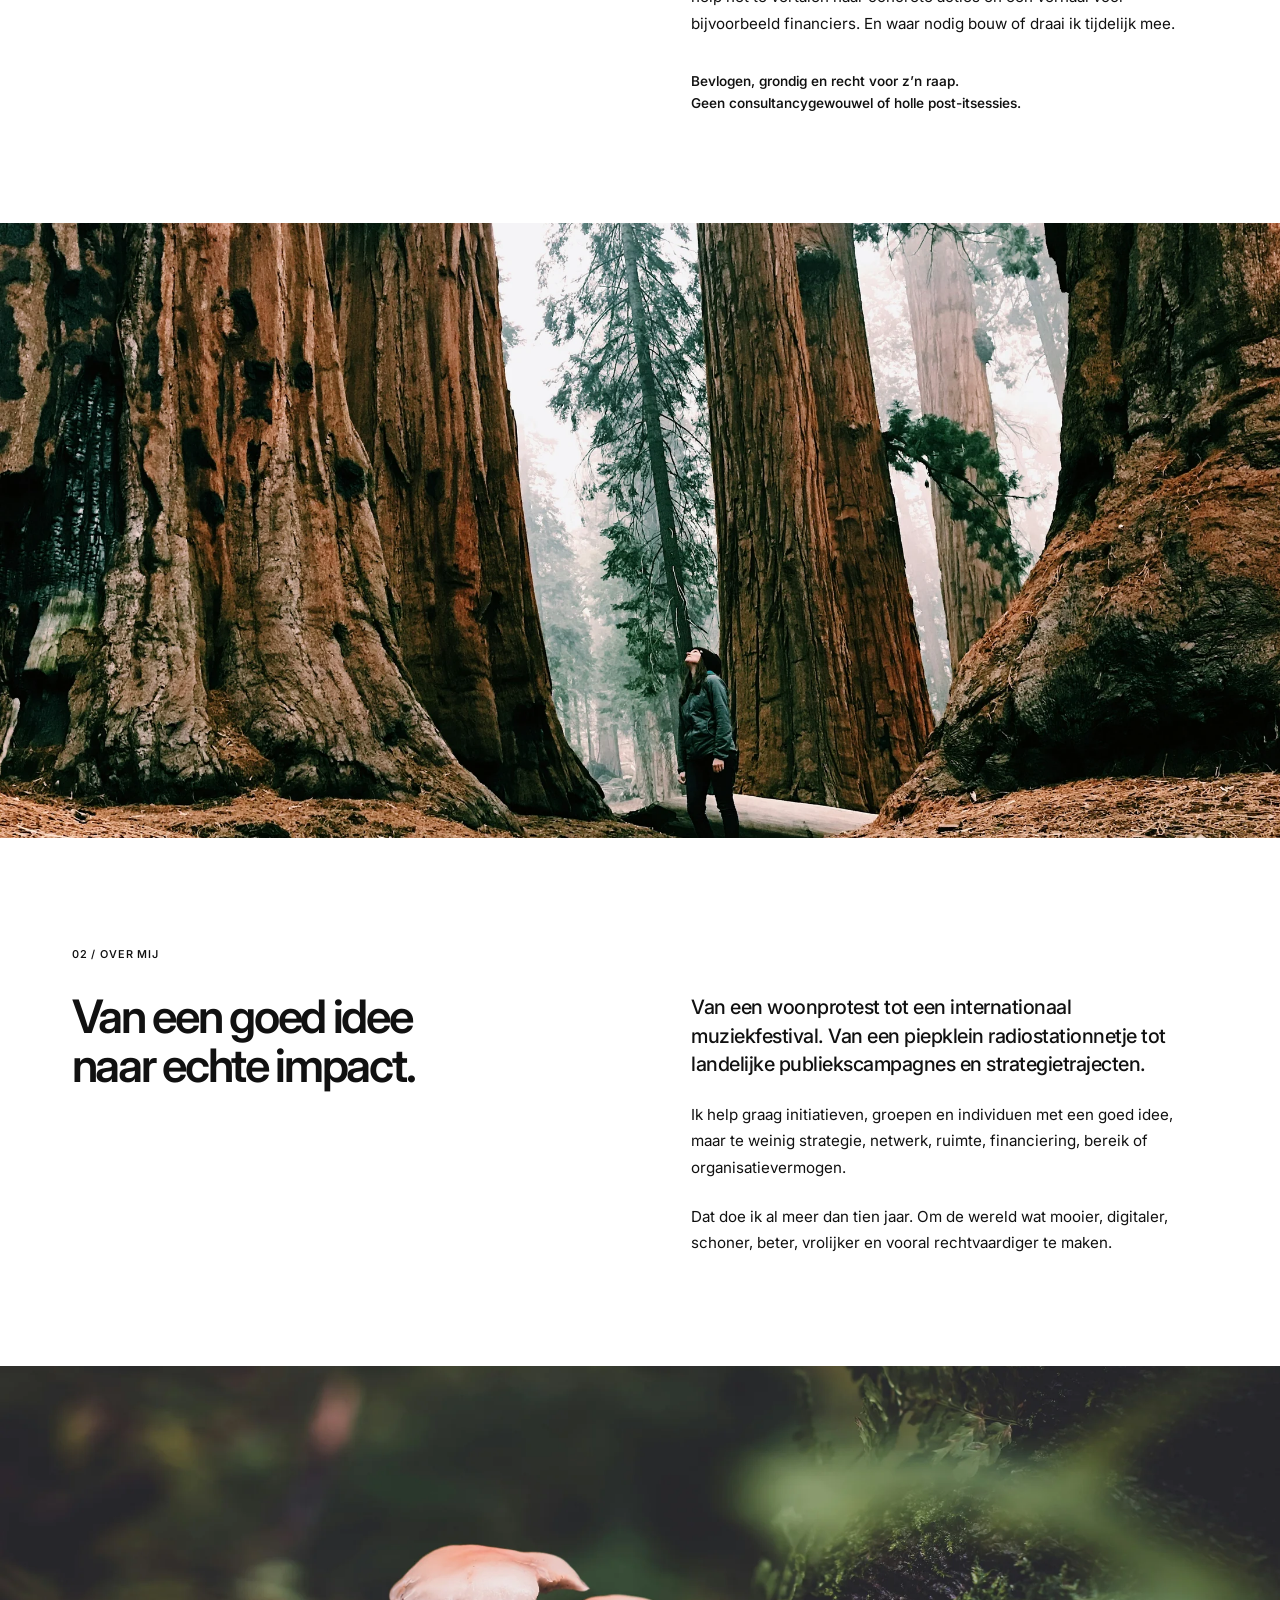
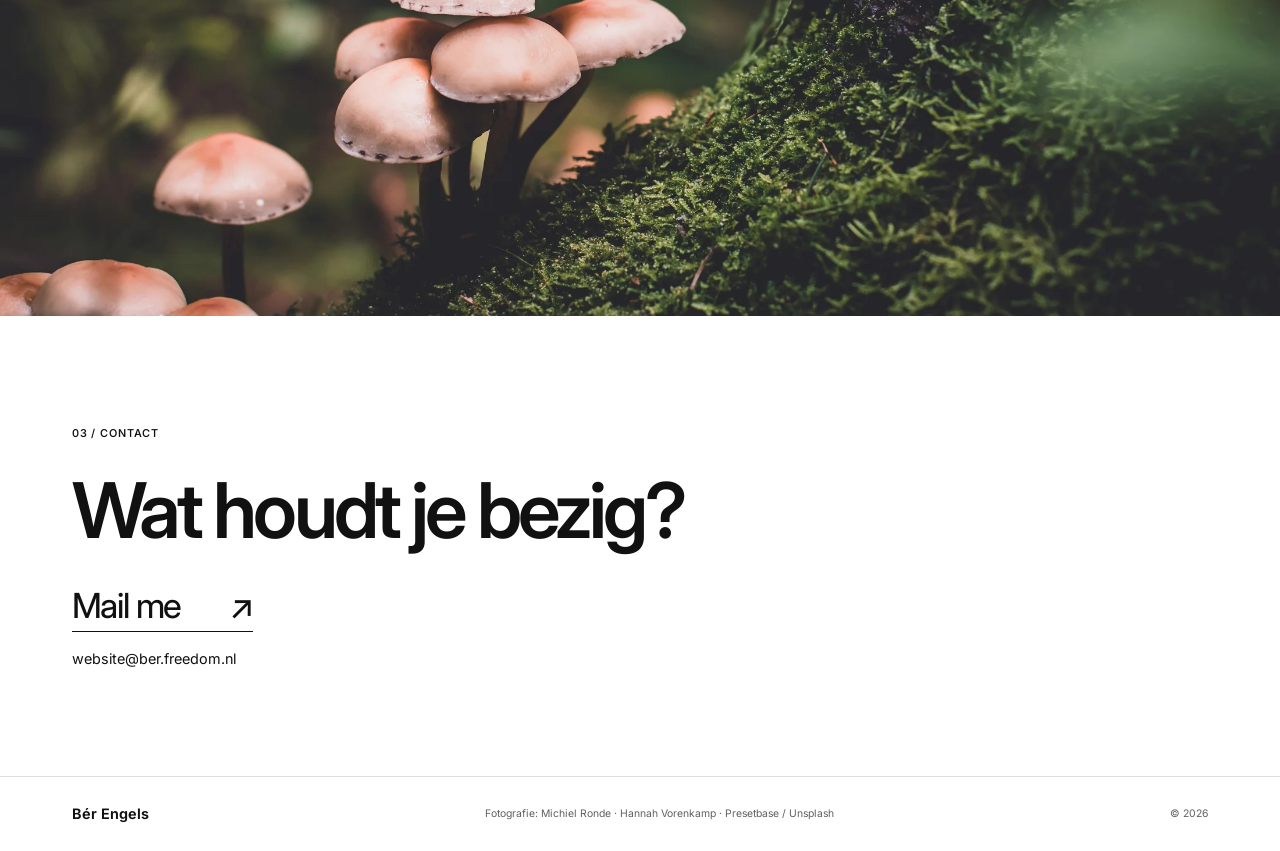
==== commit e453402a: "Build personal website for Bér Engels" ====
--- a/public/index.html
+++ b/public/index.html
@@ -3,60 +3,87 @@
 <head>
   <meta charset="utf-8">
   <meta name="viewport" content="width=device-width, initial-scale=1">
-  <meta name="description" content="Ber Engels — strategie, cultuur en verandering.">
-  <meta name="theme-color" content="#f4f1e9">
-  <link rel="canonical" href="https://berengels.nl/">
+  <meta name="description" content="Bér Engels helpt missiegedreven organisaties met strategie, organisatie en uitvoering. Bevlogen, grondig en recht voor z’n raap.">
+  <meta name="theme-color" content="#ffffff">
+  <meta property="og:type" content="website">
+  <meta property="og:locale" content="nl_NL">
+  <meta property="og:title" content="Bér Engels — strategie & organisatie">
+  <meta property="og:description" content="Van een goed idee naar echte impact. Strategie bepalen én in de praktijk brengen, samen met de mensen die het gaan doen.">
+  <meta property="og:url" content="https://berengels.github.io/berengels.io/">
+  <meta property="og:image" content="https://berengels.github.io/berengels.io/assets/images/mountains-2200.webp">
+  <meta property="og:image:alt" content="Een berglandschap met groene weiden en wolken boven de toppen">
+  <link rel="canonical" href="https://berengels.github.io/berengels.io/">
   <link rel="icon" href="./favicon.svg" type="image/svg+xml">
+  <link rel="preload" href="./assets/fonts/inter-variable.ttf" as="font" type="font/ttf" crossorigin>
   <link rel="stylesheet" href="./assets/css/index.css">
-  <title>Ber Engels</title>
+  <title>Bér Engels — strategie & organisatie</title>
 </head>
-<body>
+<body id="bovenaan">
   <a class="skip-link" href="#inhoud">Naar de inhoud</a>
-  <header class="site-header">
-    <a class="wordmark" href="#bovenaan" aria-label="Ber Engels, beginpagina">berengels.nl</a>
+  <header class="site-header wrap">
+    <a class="wordmark" href="#bovenaan">Bér Engels<span aria-hidden="true">.</span></a>
     <nav aria-label="Hoofdnavigatie">
       <a href="#aanpak">Aanpak</a>
-      <a href="#klanten">Klanten</a>
-      <a href="#contact">Contact</a>
+      <a href="#over">Over mij</a>
+      <a href="#contact">Contact <span aria-hidden="true">↗</span></a>
     </nav>
   </header>
-
   <main id="inhoud">
-    <section class="hero" id="bovenaan" aria-labelledby="hero-title">
-      <img class="hero-image" src="./assets/images/redwoods.jpg" alt="Een wandelaar tussen hoge sequoia's" fetchpriority="high">
-      <div class="hero-shade" aria-hidden="true"></div>
-      <div class="hero-copy">
-        <p>Strategie · Cultuur · Verandering</p>
-        <h1 id="hero-title">Ber Engels</h1>
-      </div>
-      <a class="scroll-cue" href="#aanpak" aria-label="Verder naar Aanpak">↓</a>
-    </section>
-
-    <section class="approach section" id="aanpak" aria-labelledby="approach-title">
-      <div class="section-copy">
-        <p class="eyebrow">01 / Aanpak</p>
-        <h2 id="approach-title">Aandacht voor wat<br>in beweging komt.</h2>
-      </div>
-      <img class="section-image mushrooms" src="./assets/images/mushrooms.jpg" alt="Paddenstoelen groeien op een met mos bedekte bosgrond" loading="lazy">
-    </section>
-
-    <section class="clients" id="klanten" aria-labelledby="clients-title">
-      <img src="./assets/images/mountains.jpg" alt="Berglandschap met bos en wolken" loading="lazy">
-      <div class="clients-title">
-        <p class="eyebrow">02 / Samenwerkingen</p>
-        <h2 id="clients-title">Klanten</h2>
+    <section class="hero wrap" aria-labelledby="hero-title">
+      <p class="label">Strategie &amp; organisatie</p>
+      <h1 id="hero-title">
+        <span>Strategie is hoe we</span>
+        <span>wat we hebben inzetten</span>
+        <span>om te krijgen wat we nodig hebben</span>
+        <span>om te bereiken wat we willen.</span>
+      </h1>
+      <div class="hero-bottom">
+        <p>Ik help missiegedreven organisaties hun strategie bepalen én in de praktijk brengen.</p>
+        <a class="text-link" href="#aanpak">Mijn aanpak <span aria-hidden="true">↓</span></a>
       </div>
     </section>
-
-    <section class="contact section" id="contact" aria-labelledby="contact-title">
-      <p class="eyebrow">03 / Contact</p>
-      <h2 id="contact-title">Contact</h2>
-      <a class="contact-link" href="mailto:website@ber.freedom.nl">website@ber.freedom.nl <span aria-hidden="true">↗</span></a>
+    <figure class="landscape mountains">
+      <img src="./assets/images/mountains-2200.webp" srcset="./assets/images/mountains-1000.webp 1000w, ./assets/images/mountains-2200.webp 2200w" sizes="100vw" width="2200" height="1467" alt="Bergtoppen onder grote wolken, met bossen en groene weiden op de voorgrond" fetchpriority="high">
+    </figure>
+    <section class="section wrap" id="aanpak" aria-labelledby="approach-title">
+      <div class="section-heading">
+        <p class="label">01 / Aanpak</p>
+        <h2 id="approach-title">Samen kiezen<br>wat je gaat doen.</h2>
+      </div>
+      <div class="section-copy">
+        <p class="lead">Hard gegroeid en de gezamenlijke koers kwijt? Of juist minder middelen en moeilijke keuzes te maken?</p>
+        <p>Ik duik met de directeur de vraag in, lees me goed in en maak een analyse. Daarna werken we met een brede afspiegeling van het team aan de strategie, volgens participatieve en deep democracy-principes.</p>
+        <p>We werken aan een helder kader dat team én bestuur kunnen dragen. Ik help het te vertalen naar concrete acties en een verhaal voor bijvoorbeeld financiers. En waar nodig bouw of draai ik tijdelijk mee.</p>
+        <p class="plainspoken">Bevlogen, grondig en recht voor z’n raap.<br>Geen consultancygewouwel of holle post-itsessies.</p>
+      </div>
+    </section>
+    <figure class="landscape redwoods">
+      <img src="./assets/images/redwoods-2200.webp" srcset="./assets/images/redwoods-1000.webp 1000w, ./assets/images/redwoods-2200.webp 2200w" sizes="100vw" width="2200" height="1650" alt="Een wandelaar kijkt omhoog tussen enorme sequoia’s in een mistig bos" loading="lazy">
+    </figure>
+    <section class="section wrap about" id="over" aria-labelledby="about-title">
+      <div class="section-heading">
+        <p class="label">02 / Over mij</p>
+        <h2 id="about-title">Van een goed idee<br>naar echte impact.</h2>
+      </div>
+      <div class="section-copy">
+        <p class="lead">Van een woonprotest tot een internationaal muziekfestival. Van een piepklein radiostationnetje tot landelijke publiekscampagnes en strategietrajecten.</p>
+        <p>Ik help graag initiatieven, groepen en individuen met een goed idee, maar te weinig strategie, netwerk, ruimte, financiering, bereik of organisatievermogen.</p>
+        <p>Dat doe ik al meer dan tien jaar. Om de wereld wat mooier, digitaler, schoner, beter, vrolijker en vooral rechtvaardiger te maken.</p>
+      </div>
+    </section>
+    <figure class="landscape mushrooms">
+      <img src="./assets/images/mushrooms-2200.webp" srcset="./assets/images/mushrooms-1000.webp 1000w, ./assets/images/mushrooms-2200.webp 2200w" sizes="100vw" width="2200" height="1468" alt="Een groep roze paddenstoelen op een met mos begroeide boomstam" loading="lazy">
+    </figure>
+    <section class="contact wrap" id="contact" aria-labelledby="contact-title">
+      <p class="label">03 / Contact</p>
+      <h2 id="contact-title">Wat houdt je bezig?</h2>
+      <a class="contact-link" href="mailto:website@ber.freedom.nl">Mail me <span aria-hidden="true">↗</span></a>
+      <p class="email"><a href="mailto:website@ber.freedom.nl">website@ber.freedom.nl</a></p>
     </section>
   </main>
-
-  <footer class="site-footer">
-    <a class="wordmark" href="#bovenaan">berengels.nl</a>
+  <footer class="site-footer wrap">
+    <a href="#bovenaan" class="footer-name">Bér Engels</a>
+    <p>Fotografie: Michiel Ronde · Hannah Vorenkamp · Presetbase / Unsplash</p>
     <span>© 2026</span>
   </footer>
 </body>
--- a/public/assets/css/index.css
+++ b/public/assets/css/index.css
@@ -1,137 +1,104 @@
+@font-face {
+  font-family: Inter;
+  src: url('../fonts/inter-variable.ttf') format('truetype');
+  font-style: normal;
+  font-weight: 100 900;
+  font-display: swap;
+}
 :root {
   color-scheme: light;
-  --paper: #f4f1e9;
-  --ink: #20231c;
-  --green: #344538;
-  --gutter: clamp(1.25rem, 5vw, 5rem);
-  font-family: Arial, Helvetica, sans-serif;
+  --ink: #111111;
+  --paper: #ffffff;
+  --muted: #606060;
+  --gutter: clamp(1.25rem, 5.6vw, 7.5rem);
+  font-family: Inter, Arial, Helvetica, sans-serif;
   color: var(--ink);
   background: var(--paper);
   font-synthesis: none;
   text-rendering: optimizeLegibility;
   -webkit-font-smoothing: antialiased;
 }
-
 * { box-sizing: border-box; }
-html { scroll-behavior: smooth; scroll-padding-top: 6rem; }
+html { scroll-behavior: smooth; scroll-padding-top: 2rem; }
 body { margin: 0; min-width: 320px; }
 a { color: inherit; text-decoration: none; }
-a:focus-visible { outline: 2px solid #d3e56f; outline-offset: 4px; }
-img { display: block; max-width: 100%; }
-
-.skip-link {
-  position: fixed;
-  z-index: 5;
-  top: 1rem;
-  left: 1rem;
-  padding: .75rem 1rem;
-  background: var(--paper);
-  transform: translateY(-150%);
+a:focus-visible { outline: 2px solid currentColor; outline-offset: 6px; }
+img { display: block; width: 100%; height: 100%; object-fit: cover; }
+figure, p, h1, h2 { margin: 0; }
+.wrap { padding-inline: var(--gutter); }
+.skip-link { position: fixed; z-index: 10; top: 1rem; left: 1rem; padding: 1rem; background: white; border: 1px solid; transform: translateY(-200%); }
+.skip-link:focus { transform: none; }
+.site-header { display: flex; align-items: center; justify-content: space-between; gap: 1rem; padding-block: 1.65rem; }
+.wordmark { font-size: 1.6rem; font-weight: 750; letter-spacing: -.065em; white-space: nowrap; }
+.site-header nav { display: flex; align-items: center; gap: clamp(1rem, 3vw, 3rem); }
+.site-header nav a { display: inline-flex; align-items: center; gap: .6rem; min-height: 44px; font-size: .85rem; }
+.site-header nav a:hover, .text-link:hover, .email a:hover, .footer-name:hover { text-decoration: underline; text-underline-offset: .3em; }
+.hero { padding-top: clamp(2rem, 4.2vw, 5rem); padding-bottom: clamp(2.5rem, 5vw, 5rem); }
+.label { font-size: .68rem; font-weight: 550; letter-spacing: .08em; text-transform: uppercase; line-height: 1.5; }
+.hero .label { margin-bottom: 1.7rem; }
+h1 { font-size: clamp(2rem, 4.42vw, 5.5rem); font-weight: 650; line-height: 1.1; letter-spacing: -.057em; }
+h1 span { display: block; }
+.hero-bottom { display: flex; justify-content: space-between; align-items: flex-end; gap: 2rem; margin-top: 2.2rem; }
+.hero-bottom p { max-width: 35rem; font-size: clamp(.95rem, 1.25vw, 1.15rem); line-height: 1.6; }
+.text-link { display: inline-flex; align-items: center; justify-content: space-between; gap: 2rem; min-height: 44px; font-size: .85rem; white-space: nowrap; }
+.text-link span { font-size: 1.3rem; }
+.landscape { height: clamp(340px, 49vw, 900px); overflow: hidden; background: #394338; }
+.mountains img { object-position: center 57%; }
+.redwoods { height: clamp(360px, 48vw, 850px); }
+.redwoods img { object-position: center 62%; }
+.mushrooms { height: clamp(340px, 43vw, 760px); }
+.mushrooms img { object-position: center 56%; }
+.section { display: grid; grid-template-columns: 1fr 1fr; gap: clamp(3rem, 8vw, 10rem); padding-block: clamp(4rem, 8.5vw, 9rem); }
+.section-heading .label { margin-bottom: 1.8rem; }
+h2 { font-size: clamp(2.1rem, 3.6vw, 4.5rem); font-weight: 600; line-height: 1.08; letter-spacing: -.05em; }
+.section-copy { max-width: 36rem; padding-top: 2.9rem; }
+.section-copy p { font-size: clamp(.95rem, 1.1vw, 1.05rem); line-height: 1.75; }
+.section-copy p + p { margin-top: 1.4rem; }
+.section-copy .lead { font-size: clamp(1.14rem, 1.55vw, 1.5rem); font-weight: 500; line-height: 1.45; letter-spacing: -.025em; }
+.section-copy .plainspoken { margin-top: 2rem; font-size: .85rem; font-weight: 550; line-height: 1.65; }
+.contact { padding-block: clamp(4rem, 8.5vw, 9rem); }
+.contact .label { margin-bottom: 1.8rem; }
+.contact h2 { font-size: clamp(2.5rem, 6vw, 7.5rem); }
+.contact-link { display: inline-flex; align-items: center; gap: 3rem; margin-top: 2rem; padding-bottom: .35rem; border-bottom: 1px solid; font-size: clamp(1.5rem, 2.7vw, 3rem); font-weight: 450; letter-spacing: -.035em; }
+.contact-link span { display: inline-block; transition: transform .2s; }
+.contact-link:hover span { transform: translate(4px, -4px); }
+.email { margin-top: 1.1rem; font-size: .9rem; }
+.site-footer { display: flex; justify-content: space-between; align-items: center; gap: 2rem; border-top: 1px solid #dedede; padding-block: 1.6rem; font-size: .65rem; color: var(--muted); line-height: 1.6; }
+.footer-name { font-size: .9rem; color: var(--ink); font-weight: 650; white-space: nowrap; }
+@media (min-width: 1900px) {
+  .wrap { padding-inline: max(var(--gutter), calc((100vw - 1660px) / 2)); }
 }
-.skip-link:focus { transform: none; }
-
-.site-header {
-  position: absolute;
-  z-index: 2;
-  top: 0;
-  left: 0;
-  display: flex;
-  width: 100%;
-  align-items: center;
-  justify-content: space-between;
-  padding: 1.4rem var(--gutter);
-  color: white;
+@media (max-width: 760px) {
+  .site-header { padding-block: 1rem; }
+  .wordmark { font-size: 1.35rem; }
+  .site-header nav { gap: 1.1rem; }
+  .site-header nav a { font-size: .73rem; }
+  .site-header nav a span { display: none; }
+  .hero { padding-top: 2.3rem; }
+  h1 { font-size: clamp(2rem, 5.8vw, 2.75rem); }
+  h1 span { display: inline; }
+  h1 span::after { content: ' '; }
+  .hero .label { margin-bottom: 1.4rem; }
+  .hero-bottom { flex-direction: column; align-items: flex-start; gap: 1.1rem; margin-top: 1.8rem; }
+  .hero-bottom p { max-width: 27rem; }
+  .landscape { height: 65svh; min-height: 360px; max-height: 620px; }
+  .mountains img { object-position: 49% center; }
+  .redwoods img { object-position: 56% 60%; }
+  .mushrooms { height: 52svh; min-height: 320px; }
+  .mushrooms img { object-position: 37% center; }
+  .section { grid-template-columns: 1fr; gap: 2rem; }
+  .section-heading .label { margin-bottom: 1.25rem; }
+  .section-copy { padding-top: 0; max-width: 34rem; }
+  .site-footer { flex-wrap: wrap; gap: .8rem 2rem; }
+  .site-footer p { order: 3; width: 100%; max-width: 27rem; }
 }
-.wordmark { font-size: .98rem; font-weight: 700; letter-spacing: -.04em; }
-.site-header nav { display: flex; gap: .55rem; }
-.site-header nav a {
-  min-height: 2.6rem;
-  display: inline-flex;
-  align-items: center;
-  padding: .45rem 1rem;
-  border: 1px solid rgba(255,255,255,.72);
-  border-radius: 999px;
-  font-size: .78rem;
-  transition: color .2s ease, background .2s ease;
+@media (max-width: 359px) {
+  .site-header { gap: .5rem; }
+  .site-header nav { gap: .75rem; }
+  .wordmark { font-size: 1.15rem; }
+  .site-header nav a { font-size: .68rem; }
 }
-.site-header nav a:hover { color: var(--ink); background: var(--paper); }
-
-.hero {
-  position: relative;
-  display: flex;
-  min-height: min(850px, 100svh);
-  min-height: min(850px, 100vh);
-  align-items: flex-end;
-  overflow: hidden;
-  background: #37463b;
-  color: white;
-}
-.hero-image, .hero-shade { position: absolute; inset: 0; width: 100%; height: 100%; }
-.hero-image { object-fit: cover; object-position: center 56%; }
-.hero-shade { background: linear-gradient(180deg, rgba(10,16,12,.22), transparent 35%, rgba(10,16,12,.48)); }
-.hero-copy { position: relative; padding: 0 var(--gutter) clamp(3.5rem, 9vw, 8rem); }
-.hero-copy p, .eyebrow { margin: 0 0 .9rem; font-size: .69rem; font-weight: 700; letter-spacing: .14em; text-transform: uppercase; }
-.hero-copy h1, .section h2, .clients h2 {
-  margin: 0;
-  font-family: Georgia, "Times New Roman", serif;
-  font-weight: 400;
-  letter-spacing: -.055em;
-  line-height: .92;
-}
-.hero-copy h1 { font-size: clamp(4.5rem, 12vw, 11.5rem); }
-.scroll-cue {
-  position: absolute;
-  right: var(--gutter);
-  bottom: clamp(3.5rem, 9vw, 8rem);
-  display: grid;
-  width: 3rem;
-  height: 3rem;
-  place-items: center;
-  border: 1px solid rgba(255,255,255,.75);
-  border-radius: 50%;
-  font-size: 1.35rem;
-}
-
-.section { padding: clamp(5rem, 11vw, 10rem) var(--gutter); }
-.approach { display: grid; grid-template-columns: .8fr 1.2fr; gap: clamp(2rem, 8vw, 8rem); align-items: center; }
-.approach .eyebrow, .contact .eyebrow, .clients .eyebrow { color: #6c725e; }
-.section h2 { max-width: 680px; font-size: clamp(3rem, 7vw, 7rem); }
-.section-image { width: 100%; height: clamp(280px, 45vw, 570px); object-fit: cover; }
-.mushrooms { object-position: center; }
-
-.clients { position: relative; min-height: min(720px, 82svh); overflow: hidden; background: #536248; color: white; }
-.clients > img { position: absolute; inset: 0; width: 100%; height: 100%; object-fit: cover; object-position: center 54%; }
-.clients::after { position: absolute; inset: 0; content: ""; background: linear-gradient(180deg, rgba(20,24,18,.03) 40%, rgba(20,24,18,.52)); }
-.clients-title { position: absolute; z-index: 1; right: var(--gutter); bottom: clamp(3rem, 8vw, 7rem); left: var(--gutter); }
-.clients-title .eyebrow { color: #fff; }
-.clients h2 { font-size: clamp(4rem, 10vw, 10rem); }
-
-.contact { min-height: 55vh; display: flex; flex-direction: column; align-items: flex-start; justify-content: center; background: var(--paper); }
-.contact h2 { margin-bottom: 2rem; font-size: clamp(4rem, 10vw, 9rem); }
-.contact-link { display: inline-flex; gap: .8rem; align-items: center; padding-bottom: .3rem; border-bottom: 1px solid currentColor; font-size: .95rem; }
-.contact-link span { transition: transform .2s ease; }
-.contact-link:hover span { transform: translate(3px, -3px); }
-.site-footer { display: flex; justify-content: space-between; padding: 1.5rem var(--gutter); border-top: 1px solid rgba(32,35,28,.18); font-size: .75rem; }
-.site-footer span { color: #77796f; }
-
-@media (max-width: 620px) {
-  .site-header { padding-top: 1rem; }
-  .site-header nav { gap: .35rem; }
-  .site-header nav a { min-height: 2.35rem; padding: .35rem .65rem; font-size: .69rem; }
-  .wordmark { font-size: .87rem; }
-  .hero { min-height: 82svh; }
-  .hero-image { object-position: 54% center; }
-  .hero-copy { padding-bottom: 4.5rem; }
-  .hero-copy h1 { font-size: clamp(4rem, 18vw, 7rem); }
-  .scroll-cue { right: var(--gutter); bottom: 1.25rem; width: 2.6rem; height: 2.6rem; }
-  .approach { grid-template-columns: 1fr; gap: 2rem; }
-  .section-image { height: 66vw; min-height: 250px; }
-  .clients { min-height: 68svh; }
-  .clients-title { bottom: 3rem; }
-  .contact { min-height: 45vh; }
-}
-
 @media (prefers-reduced-motion: reduce) {
   html { scroll-behavior: auto; }
-  *, *::before, *::after { transition-duration: .01ms !important; }
+  *, *::before, *::after { transition: none !important; }
 }
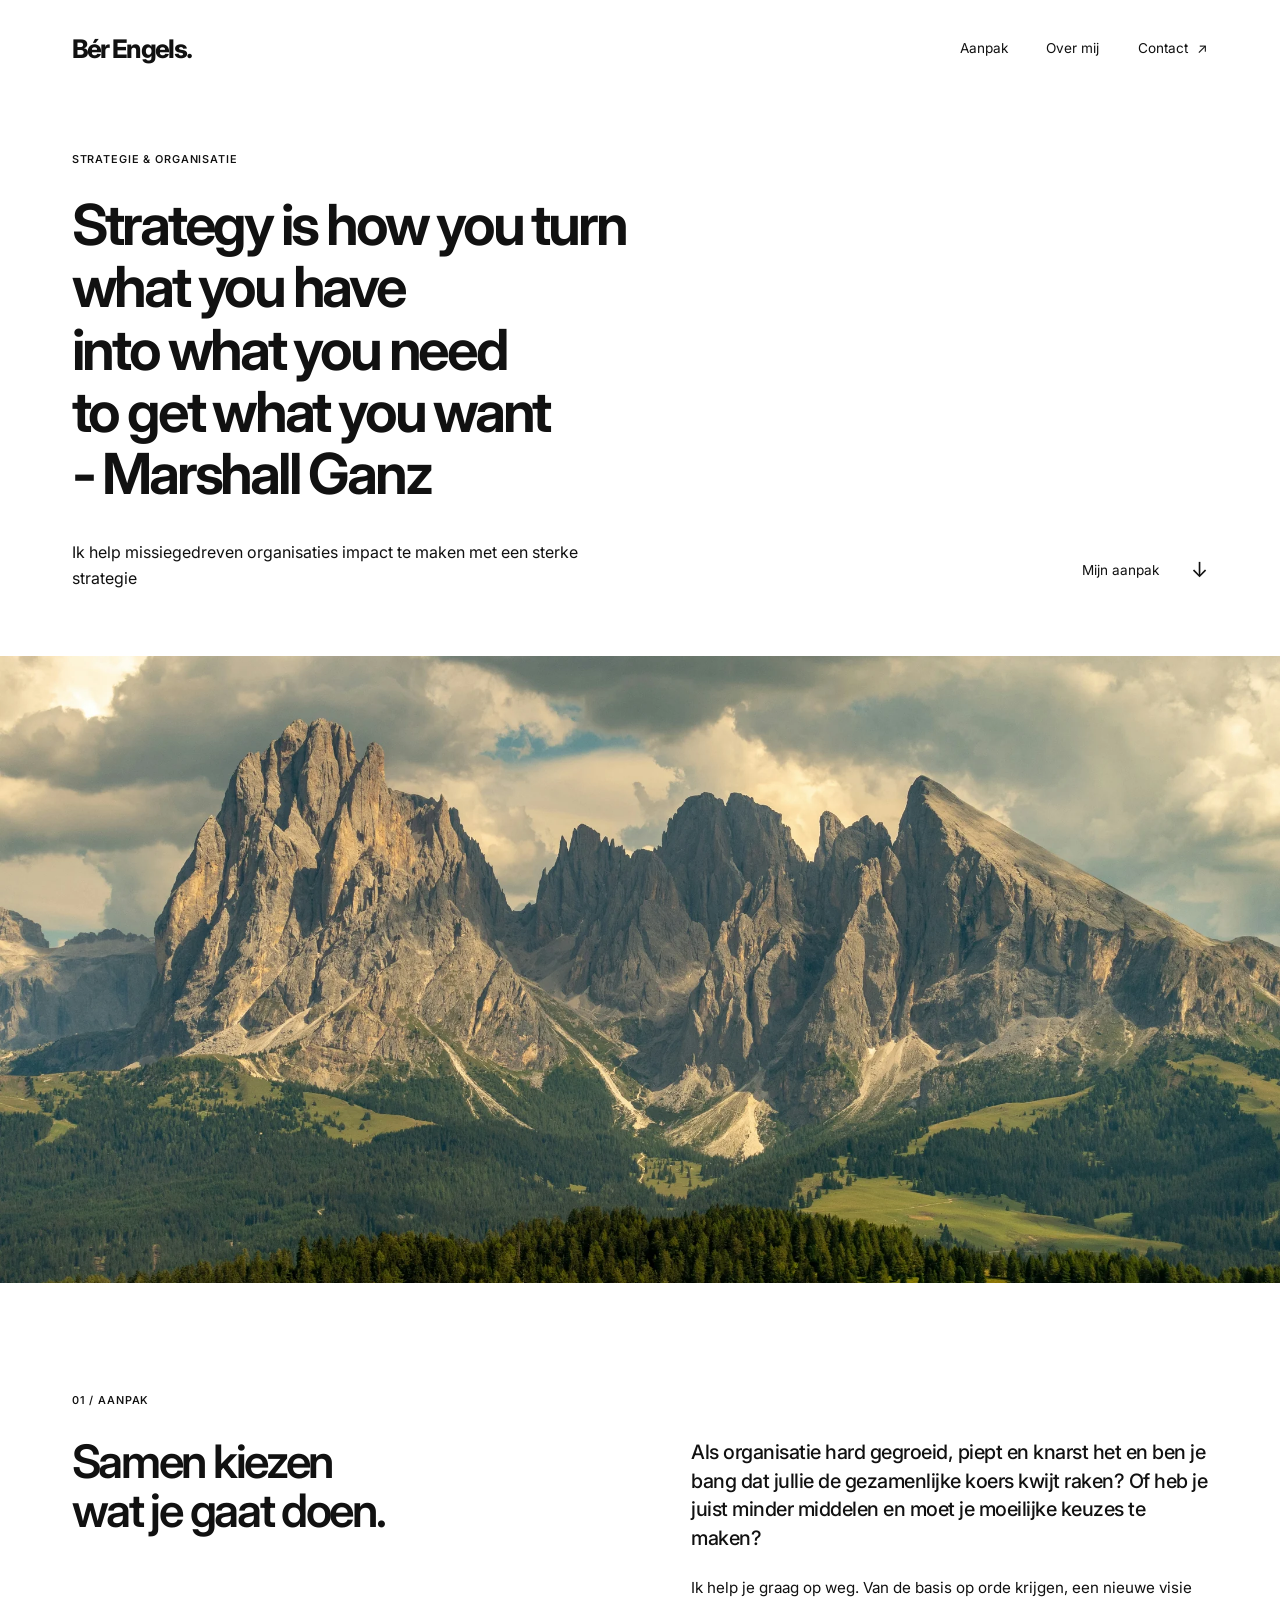
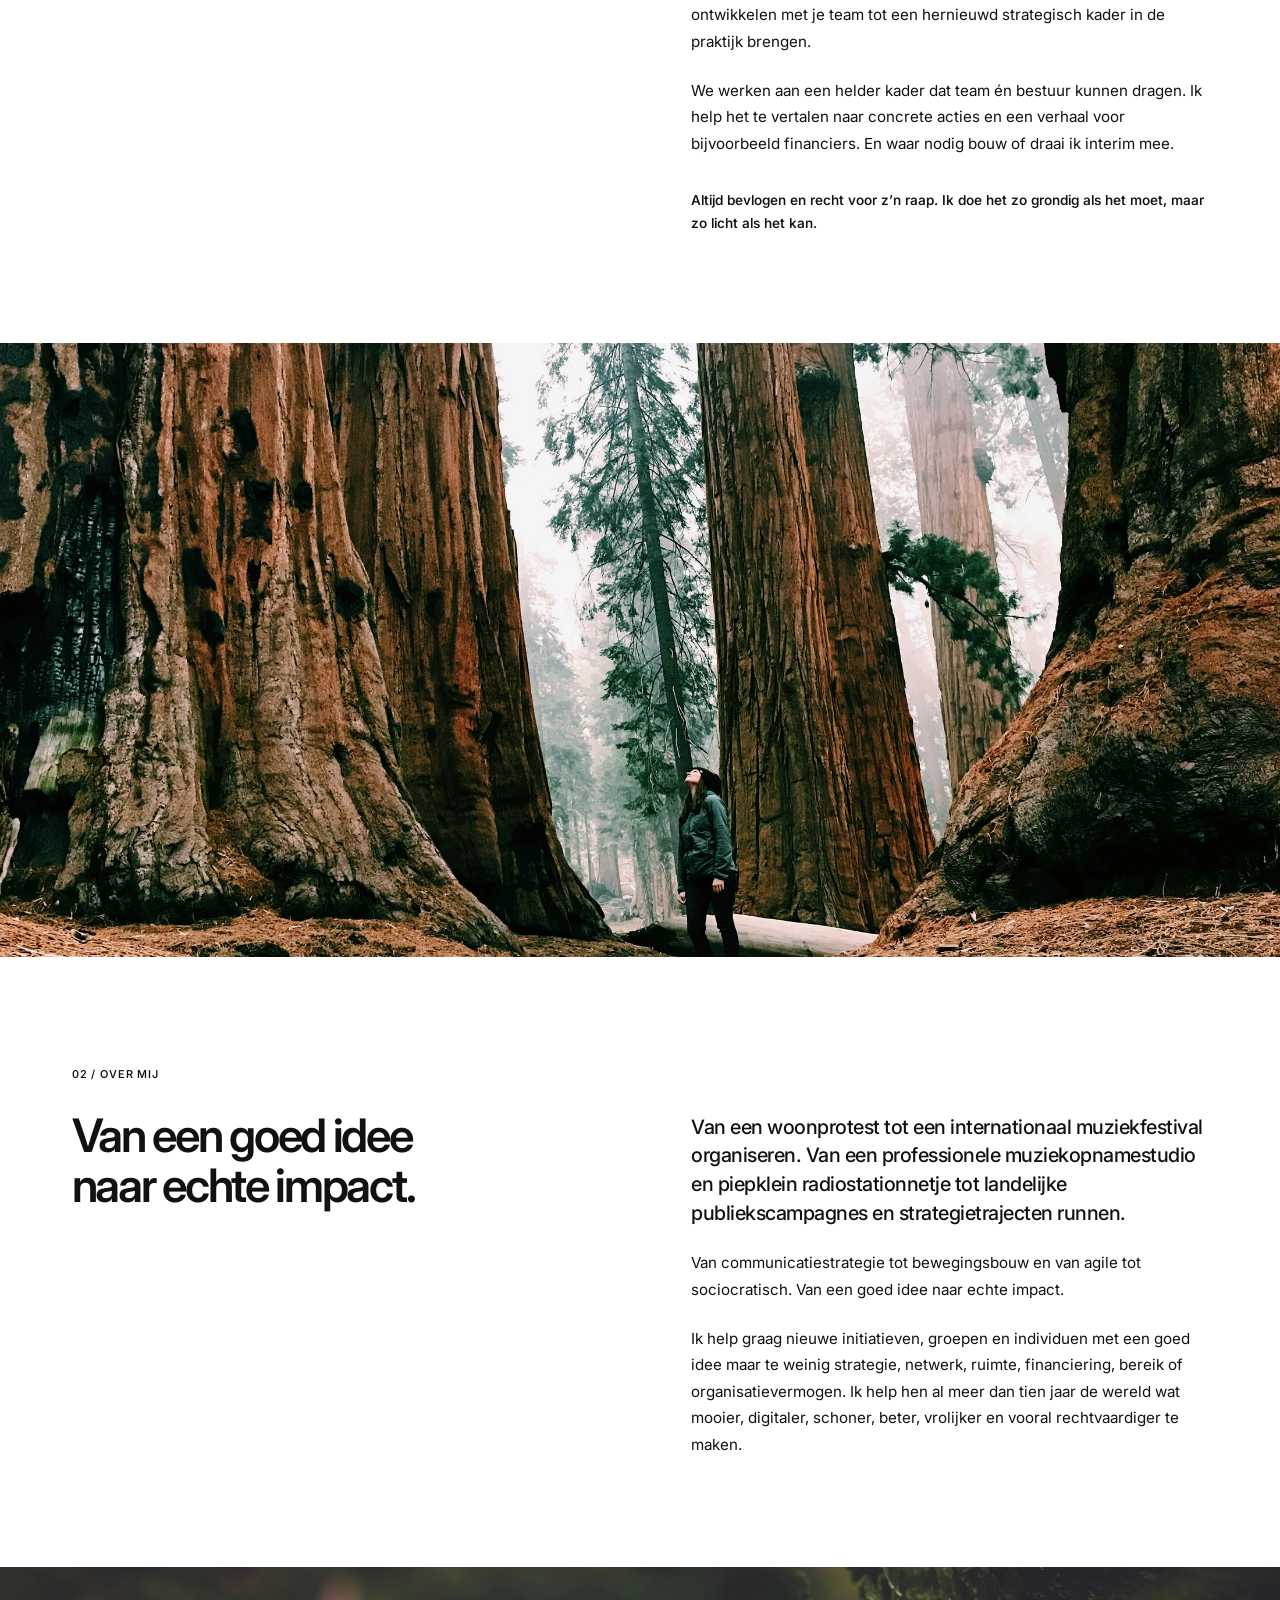
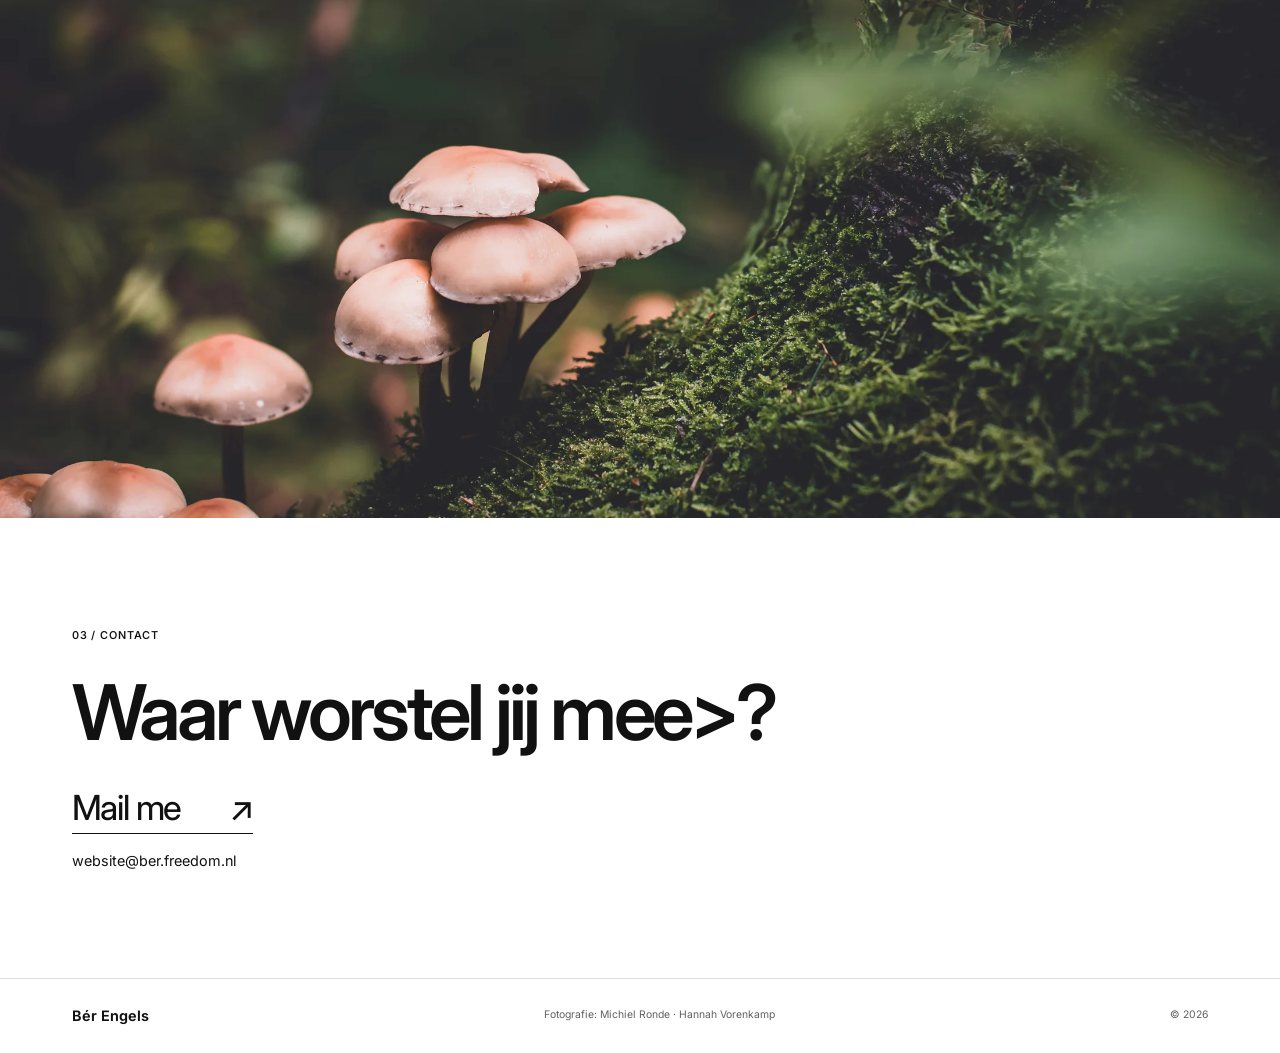
==== commit cf79e4aa: "Update index.html" ====
--- a/public/index.html
+++ b/public/index.html
@@ -32,13 +32,13 @@
     <section class="hero wrap" aria-labelledby="hero-title">
       <p class="label">Strategie &amp; organisatie</p>
       <h1 id="hero-title">
-        <span>Strategie is hoe we</span>
-        <span>wat we hebben inzetten</span>
-        <span>om te krijgen wat we nodig hebben</span>
-        <span>om te bereiken wat we willen.</span>
+        <span>Strategy is how you turn</span>
+        <span>what you have</span>
+        <span>into what you need</span>
+        <span>to get what you want</span> - Marshall Ganz
       </h1>
       <div class="hero-bottom">
-        <p>Ik help missiegedreven organisaties hun strategie bepalen én in de praktijk brengen.</p>
+        <p>Ik help missiegedreven organisaties impact te maken met een sterke strategie</p>
         <a class="text-link" href="#aanpak">Mijn aanpak <span aria-hidden="true">↓</span></a>
       </div>
     </section>
@@ -51,10 +51,10 @@
         <h2 id="approach-title">Samen kiezen<br>wat je gaat doen.</h2>
       </div>
       <div class="section-copy">
-        <p class="lead">Hard gegroeid en de gezamenlijke koers kwijt? Of juist minder middelen en moeilijke keuzes te maken?</p>
-        <p>Ik duik met de directeur de vraag in, lees me goed in en maak een analyse. Daarna werken we met een brede afspiegeling van het team aan de strategie, volgens participatieve en deep democracy-principes.</p>
-        <p>We werken aan een helder kader dat team én bestuur kunnen dragen. Ik help het te vertalen naar concrete acties en een verhaal voor bijvoorbeeld financiers. En waar nodig bouw of draai ik tijdelijk mee.</p>
-        <p class="plainspoken">Bevlogen, grondig en recht voor z’n raap.<br>Geen consultancygewouwel of holle post-itsessies.</p>
+        <p class="lead">Als organisatie hard gegroeid, piept en knarst het en ben je bang dat jullie de gezamenlijke koers kwijt raken? Of heb je juist minder middelen en moet je moeilijke keuzes te maken?</p>
+        <p>Ik help je graag op weg. Van de basis op orde krijgen, een nieuwe visie ontwikkelen met je team tot een hernieuwd strategisch kader in de praktijk brengen.</p>
+        <p>We werken aan een helder kader dat team én bestuur kunnen dragen. Ik help het te vertalen naar concrete acties en een verhaal voor bijvoorbeeld financiers. En waar nodig bouw of draai ik interim mee.</p>
+        <p class="plainspoken">Altijd bevlogen en recht voor z’n raap. Ik doe het zo grondig als het moet, maar zo licht als het kan.<br></p>
       </div>
     </section>
     <figure class="landscape redwoods">
@@ -66,9 +66,9 @@
         <h2 id="about-title">Van een goed idee<br>naar echte impact.</h2>
       </div>
       <div class="section-copy">
-        <p class="lead">Van een woonprotest tot een internationaal muziekfestival. Van een piepklein radiostationnetje tot landelijke publiekscampagnes en strategietrajecten.</p>
-        <p>Ik help graag initiatieven, groepen en individuen met een goed idee, maar te weinig strategie, netwerk, ruimte, financiering, bereik of organisatievermogen.</p>
-        <p>Dat doe ik al meer dan tien jaar. Om de wereld wat mooier, digitaler, schoner, beter, vrolijker en vooral rechtvaardiger te maken.</p>
+        <p class="lead">Van een woonprotest tot een internationaal muziekfestival organiseren. Van een professionele muziekopnamestudio en piepklein radiostationnetje tot landelijke publiekscampagnes en strategietrajecten runnen.</p>
+        <p>Van communicatiestrategie tot bewegingsbouw en van agile tot sociocratisch. Van een goed idee naar echte impact.</p>
+        <p>Ik help graag nieuwe initiatieven, groepen en individuen met een goed idee maar te weinig strategie, netwerk, ruimte, financiering, bereik of organisatievermogen. Ik help hen al meer dan tien jaar de wereld wat mooier, digitaler, schoner, beter, vrolijker en vooral rechtvaardiger te maken. </p>
       </div>
     </section>
     <figure class="landscape mushrooms">
@@ -76,14 +76,14 @@
     </figure>
     <section class="contact wrap" id="contact" aria-labelledby="contact-title">
       <p class="label">03 / Contact</p>
-      <h2 id="contact-title">Wat houdt je bezig?</h2>
+      <h2 id="contact-title">Waar worstel jij mee>?</h2>
       <a class="contact-link" href="mailto:website@ber.freedom.nl">Mail me <span aria-hidden="true">↗</span></a>
       <p class="email"><a href="mailto:website@ber.freedom.nl">website@ber.freedom.nl</a></p>
     </section>
   </main>
   <footer class="site-footer wrap">
     <a href="#bovenaan" class="footer-name">Bér Engels</a>
-    <p>Fotografie: Michiel Ronde · Hannah Vorenkamp · Presetbase / Unsplash</p>
+    <p>Fotografie: Michiel Ronde · Hannah Vorenkamp </p>
     <span>© 2026</span>
   </footer>
 </body>
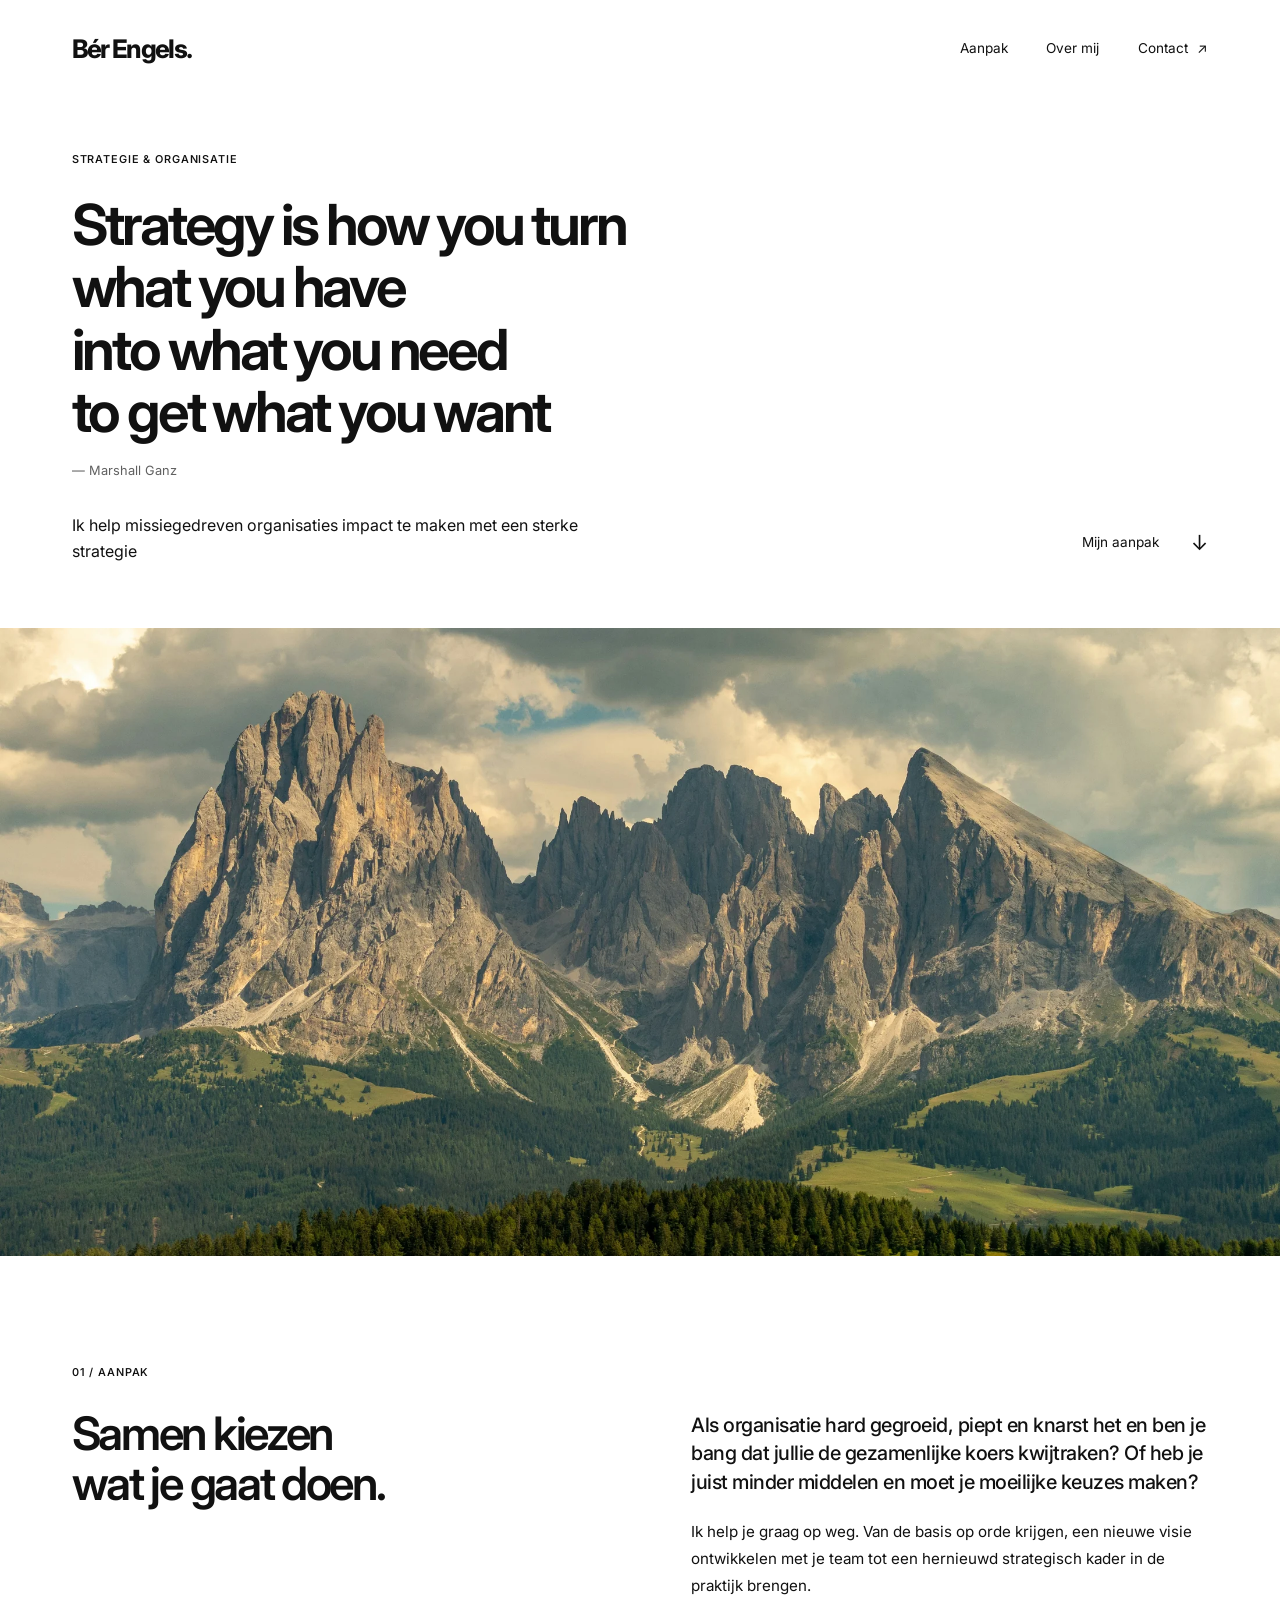
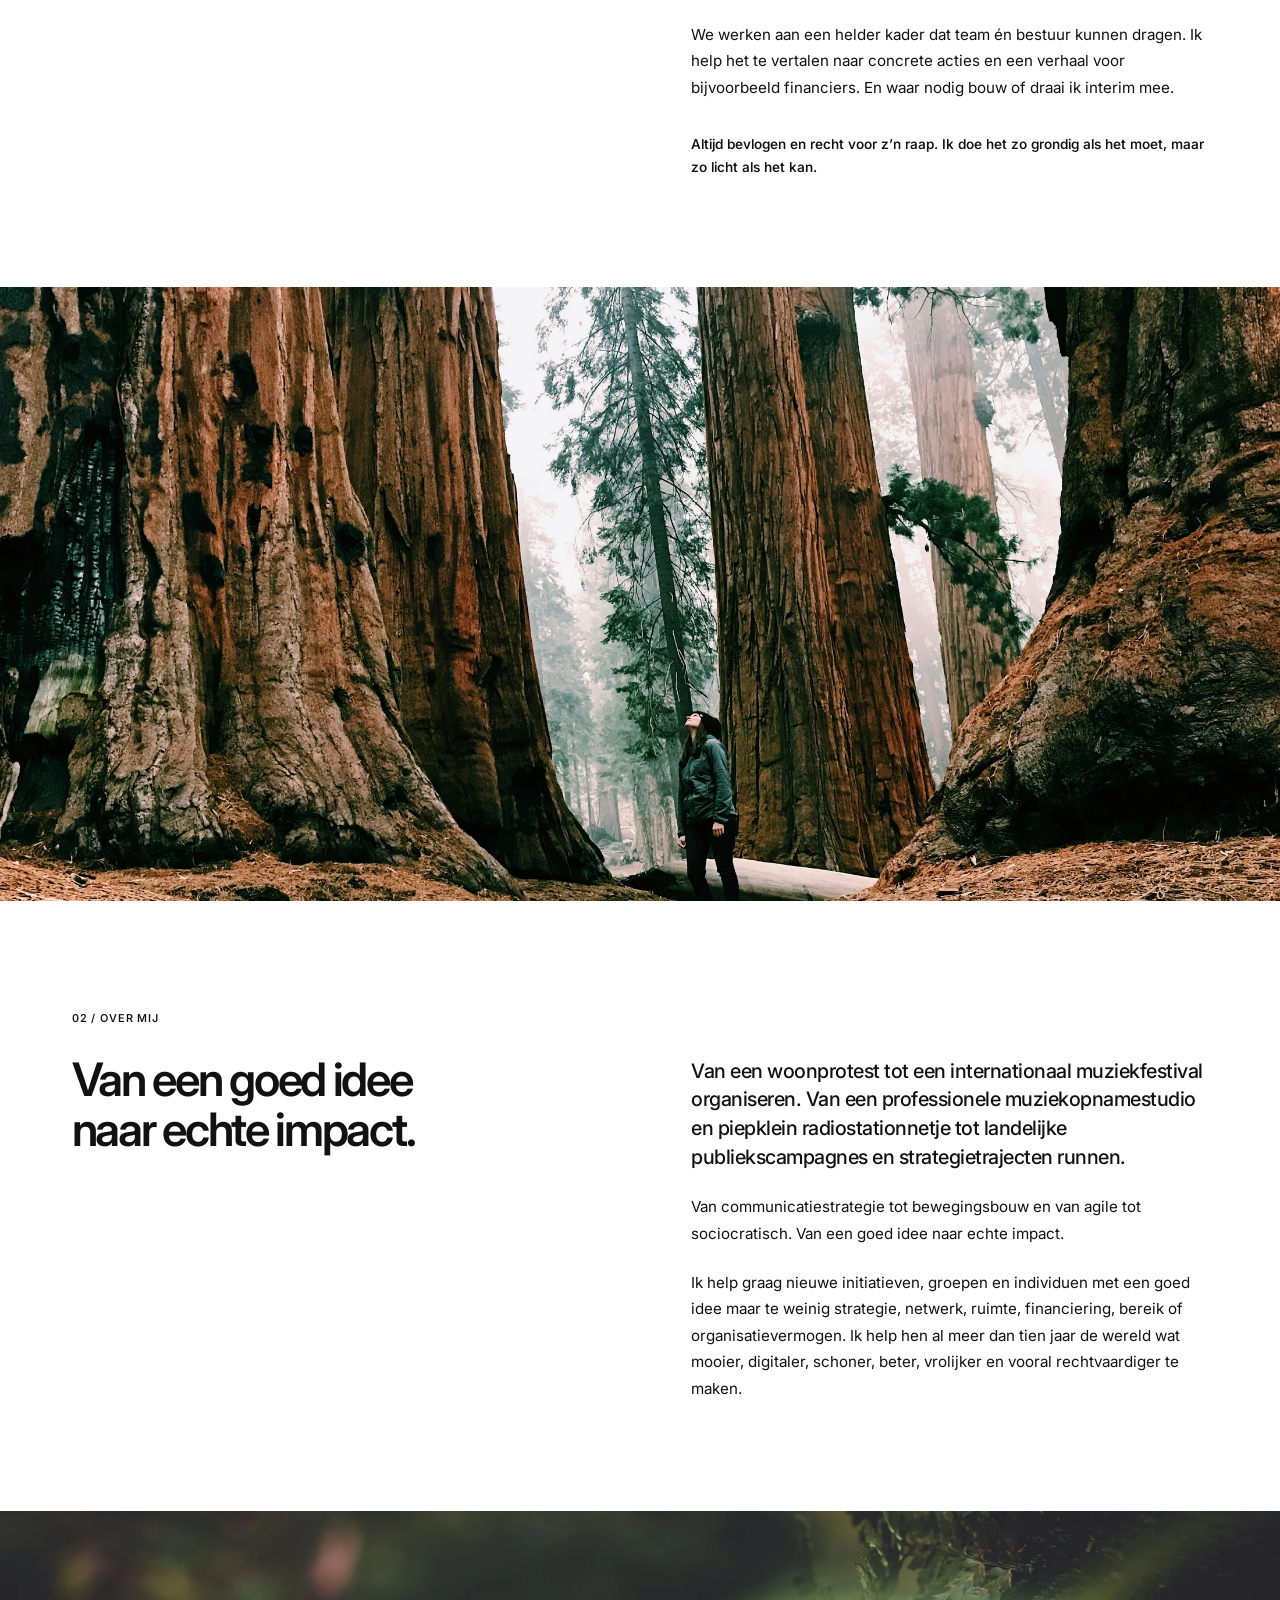
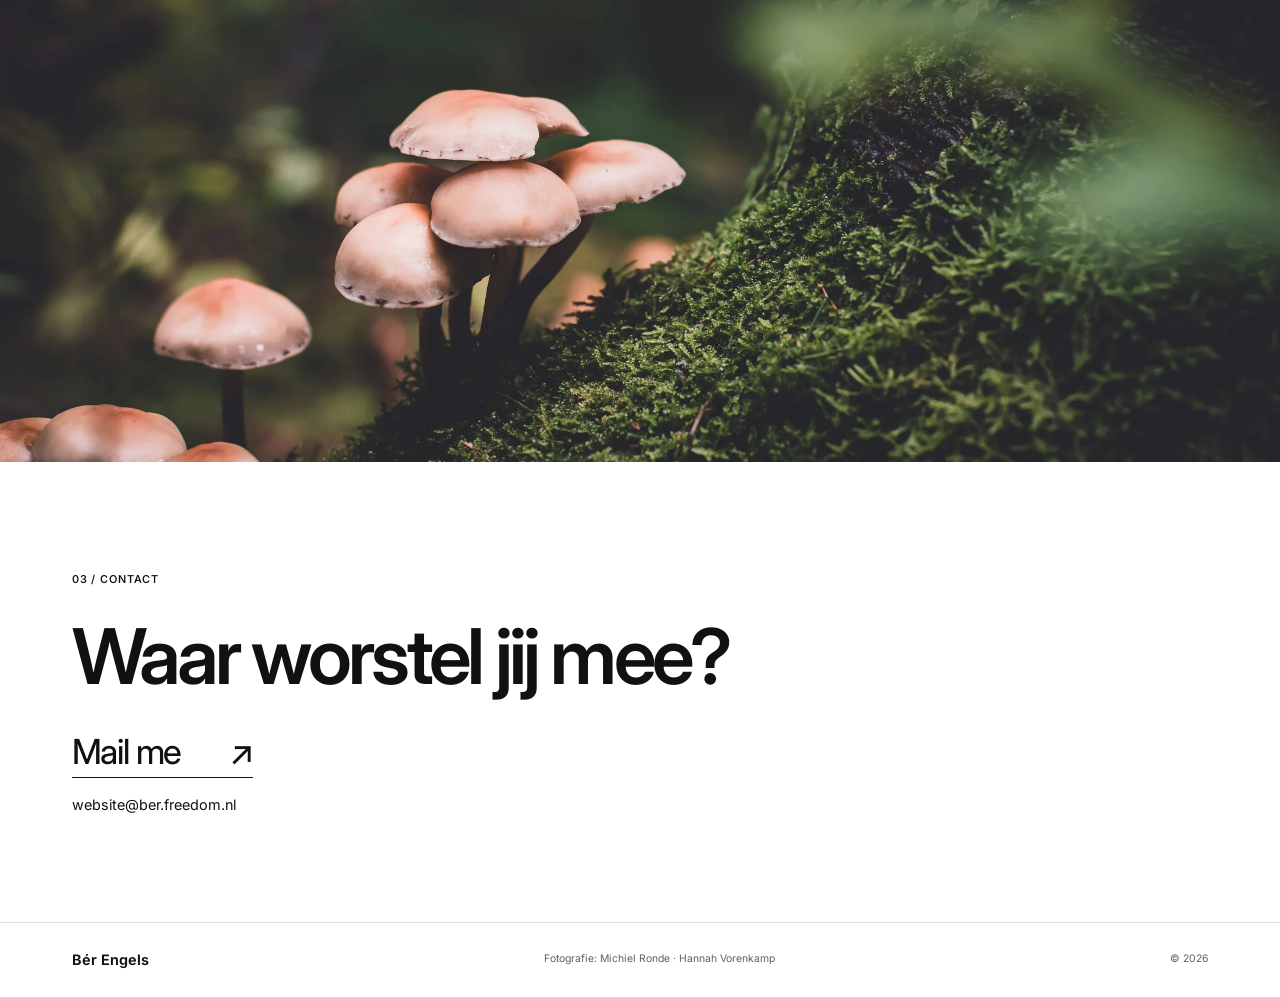
==== commit a62c8fcd: "Use custom domain and polish updated copy" ====
--- a/public/index.html
+++ b/public/index.html
@@ -9,10 +9,10 @@
   <meta property="og:locale" content="nl_NL">
   <meta property="og:title" content="Bér Engels — strategie & organisatie">
   <meta property="og:description" content="Van een goed idee naar echte impact. Strategie bepalen én in de praktijk brengen, samen met de mensen die het gaan doen.">
-  <meta property="og:url" content="https://berengels.github.io/berengels.io/">
-  <meta property="og:image" content="https://berengels.github.io/berengels.io/assets/images/mountains-2200.webp">
+  <meta property="og:url" content="https://www.berengels.nl/">
+  <meta property="og:image" content="https://www.berengels.nl/assets/images/mountains-2200.webp">
   <meta property="og:image:alt" content="Een berglandschap met groene weiden en wolken boven de toppen">
-  <link rel="canonical" href="https://berengels.github.io/berengels.io/">
+  <link rel="canonical" href="https://www.berengels.nl/">
   <link rel="icon" href="./favicon.svg" type="image/svg+xml">
   <link rel="preload" href="./assets/fonts/inter-variable.ttf" as="font" type="font/ttf" crossorigin>
   <link rel="stylesheet" href="./assets/css/index.css">
@@ -35,8 +35,9 @@
         <span>Strategy is how you turn</span>
         <span>what you have</span>
         <span>into what you need</span>
-        <span>to get what you want</span> - Marshall Ganz
+        <span>to get what you want</span>
       </h1>
+      <p class="quote-credit">— Marshall Ganz</p>
       <div class="hero-bottom">
         <p>Ik help missiegedreven organisaties impact te maken met een sterke strategie</p>
         <a class="text-link" href="#aanpak">Mijn aanpak <span aria-hidden="true">↓</span></a>
@@ -51,7 +52,7 @@
         <h2 id="approach-title">Samen kiezen<br>wat je gaat doen.</h2>
       </div>
       <div class="section-copy">
-        <p class="lead">Als organisatie hard gegroeid, piept en knarst het en ben je bang dat jullie de gezamenlijke koers kwijt raken? Of heb je juist minder middelen en moet je moeilijke keuzes te maken?</p>
+        <p class="lead">Als organisatie hard gegroeid, piept en knarst het en ben je bang dat jullie de gezamenlijke koers kwijtraken? Of heb je juist minder middelen en moet je moeilijke keuzes maken?</p>
         <p>Ik help je graag op weg. Van de basis op orde krijgen, een nieuwe visie ontwikkelen met je team tot een hernieuwd strategisch kader in de praktijk brengen.</p>
         <p>We werken aan een helder kader dat team én bestuur kunnen dragen. Ik help het te vertalen naar concrete acties en een verhaal voor bijvoorbeeld financiers. En waar nodig bouw of draai ik interim mee.</p>
         <p class="plainspoken">Altijd bevlogen en recht voor z’n raap. Ik doe het zo grondig als het moet, maar zo licht als het kan.<br></p>
@@ -76,7 +77,7 @@
     </figure>
     <section class="contact wrap" id="contact" aria-labelledby="contact-title">
       <p class="label">03 / Contact</p>
-      <h2 id="contact-title">Waar worstel jij mee>?</h2>
+      <h2 id="contact-title">Waar worstel jij mee?</h2>
       <a class="contact-link" href="mailto:website@ber.freedom.nl">Mail me <span aria-hidden="true">↗</span></a>
       <p class="email"><a href="mailto:website@ber.freedom.nl">website@ber.freedom.nl</a></p>
     </section>
--- a/public/assets/css/index.css
+++ b/public/assets/css/index.css
@@ -38,6 +38,7 @@
 .hero .label { margin-bottom: 1.7rem; }
 h1 { font-size: clamp(2rem, 4.42vw, 5.5rem); font-weight: 650; line-height: 1.1; letter-spacing: -.057em; }
 h1 span { display: block; }
+.quote-credit { margin-top: 1.25rem; font-size: .8rem; color: var(--muted); }
 .hero-bottom { display: flex; justify-content: space-between; align-items: flex-end; gap: 2rem; margin-top: 2.2rem; }
 .hero-bottom p { max-width: 35rem; font-size: clamp(.95rem, 1.25vw, 1.15rem); line-height: 1.6; }
 .text-link { display: inline-flex; align-items: center; justify-content: space-between; gap: 2rem; min-height: 44px; font-size: .85rem; white-space: nowrap; }
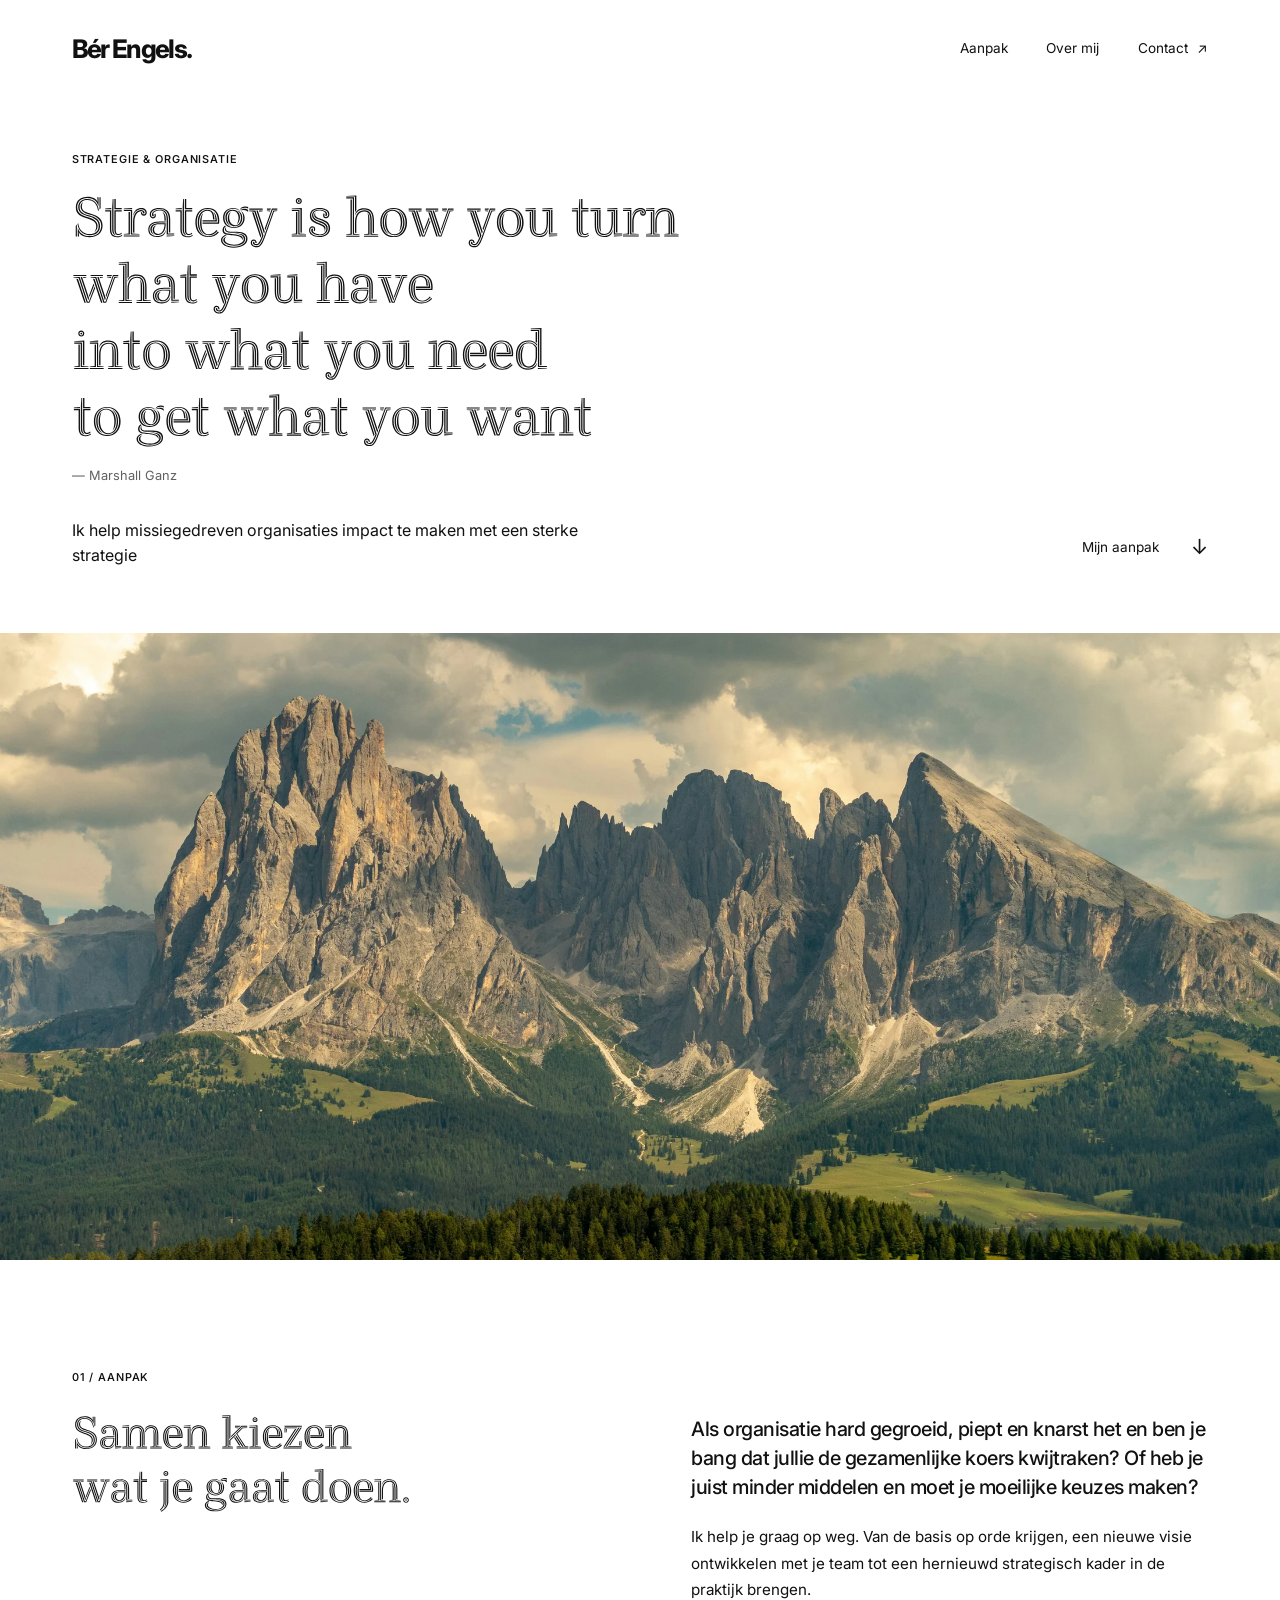
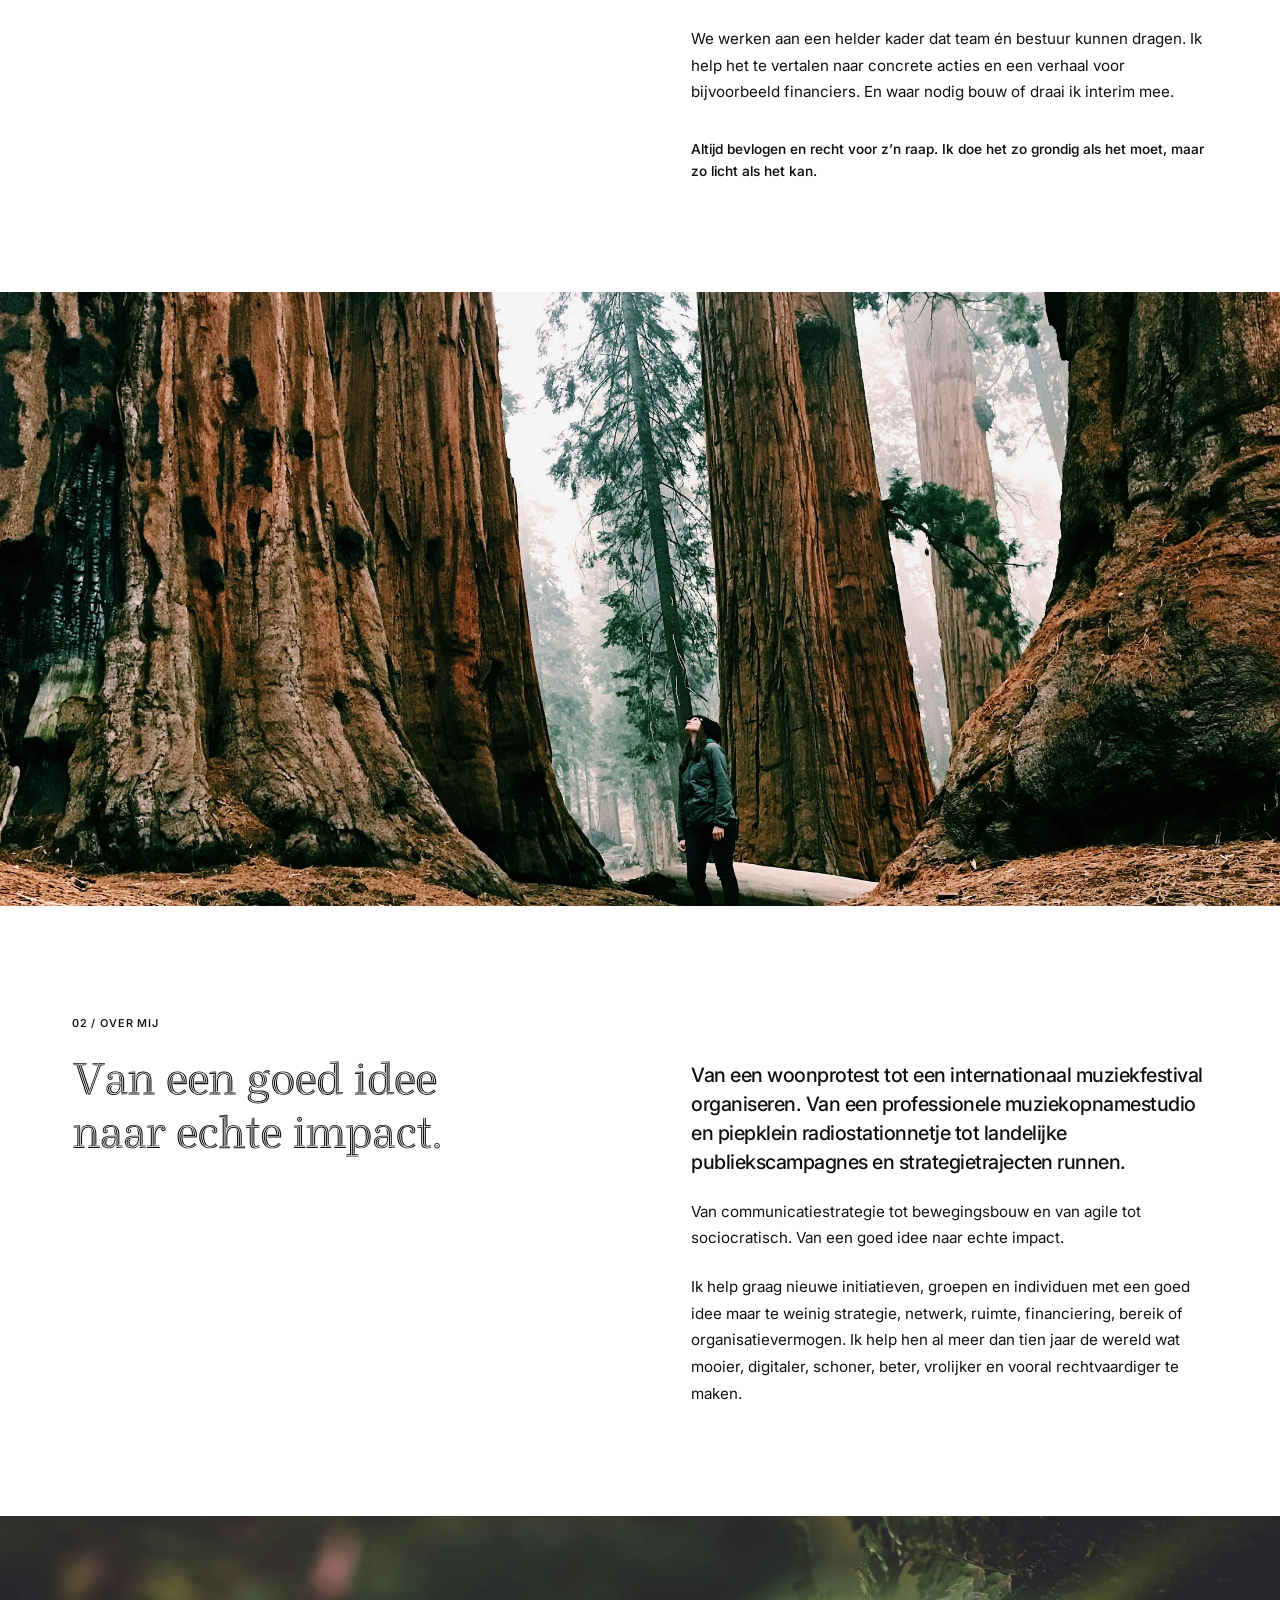
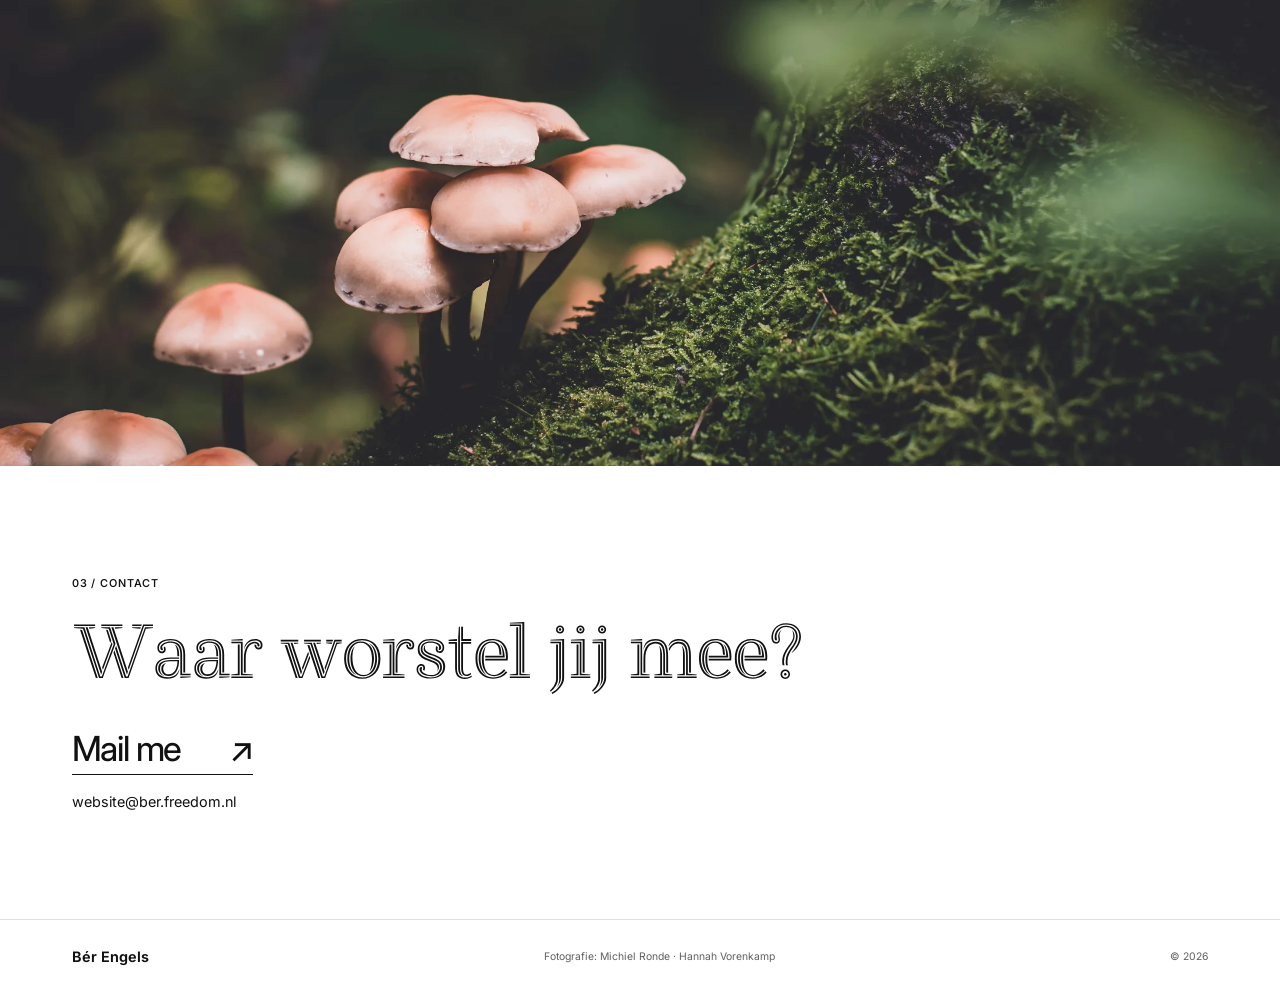
==== commit 5880df7c: "Use Ryman Eco vector lettering for headings" ====
--- a/public/index.html
+++ b/public/index.html
@@ -31,12 +31,7 @@
   <main id="inhoud">
     <section class="hero wrap" aria-labelledby="hero-title">
       <p class="label">Strategie &amp; organisatie</p>
-      <h1 id="hero-title">
-        <span>Strategy is how you turn</span>
-        <span>what you have</span>
-        <span>into what you need</span>
-        <span>to get what you want</span>
-      </h1>
+      <h1 id="hero-title" class="ryman-heading"><span class="sr-only">Strategy is how you turn what you have into what you need to get what you want</span><img class="heading-art" src="./assets/headings/strategy.svg" alt="" aria-hidden="true" width="10758" height="4482" style="width: 10.7580em"></h1>
       <p class="quote-credit">— Marshall Ganz</p>
       <div class="hero-bottom">
         <p>Ik help missiegedreven organisaties impact te maken met een sterke strategie</p>
@@ -49,7 +44,7 @@
     <section class="section wrap" id="aanpak" aria-labelledby="approach-title">
       <div class="section-heading">
         <p class="label">01 / Aanpak</p>
-        <h2 id="approach-title">Samen kiezen<br>wat je gaat doen.</h2>
+        <h2 id="approach-title" class="ryman-heading"><span class="sr-only">Samen kiezen wat je gaat doen.</span><img class="heading-art" src="./assets/headings/aanpak.svg" alt="" aria-hidden="true" width="7343" height="2154" style="width: 7.3430em"></h2>
       </div>
       <div class="section-copy">
         <p class="lead">Als organisatie hard gegroeid, piept en knarst het en ben je bang dat jullie de gezamenlijke koers kwijtraken? Of heb je juist minder middelen en moet je moeilijke keuzes maken?</p>
@@ -64,7 +59,7 @@
     <section class="section wrap about" id="over" aria-labelledby="about-title">
       <div class="section-heading">
         <p class="label">02 / Over mij</p>
-        <h2 id="about-title">Van een goed idee<br>naar echte impact.</h2>
+        <h2 id="about-title" class="ryman-heading"><span class="sr-only">Van een goed idee naar echte impact.</span><img class="heading-art" src="./assets/headings/over.svg" alt="" aria-hidden="true" width="8049" height="2136" style="width: 8.0490em"></h2>
       </div>
       <div class="section-copy">
         <p class="lead">Van een woonprotest tot een internationaal muziekfestival organiseren. Van een professionele muziekopnamestudio en piepklein radiostationnetje tot landelijke publiekscampagnes en strategietrajecten runnen.</p>
@@ -77,7 +72,7 @@
     </figure>
     <section class="contact wrap" id="contact" aria-labelledby="contact-title">
       <p class="label">03 / Contact</p>
-      <h2 id="contact-title">Waar worstel jij mee?</h2>
+      <h2 id="contact-title" class="ryman-heading"><span class="sr-only">Waar worstel jij mee?</span><img class="heading-art" src="./assets/headings/contact.svg" alt="" aria-hidden="true" width="9521" height="984" style="width: 9.5210em"></h2>
       <a class="contact-link" href="mailto:website@ber.freedom.nl">Mail me <span aria-hidden="true">↗</span></a>
       <p class="email"><a href="mailto:website@ber.freedom.nl">website@ber.freedom.nl</a></p>
     </section>
--- a/public/assets/css/index.css
+++ b/public/assets/css/index.css
@@ -103,3 +103,8 @@
   html { scroll-behavior: auto; }
   *, *::before, *::after { transition: none !important; }
 }
+
+/* Ryman Eco rendered as vector lettering; the font file stays local. */
+.sr-only { position: absolute !important; width: 1px !important; height: 1px !important; padding: 0 !important; margin: -1px !important; overflow: hidden !important; clip: rect(0, 0, 0, 0) !important; white-space: nowrap !important; border: 0 !important; }
+.ryman-heading { line-height: 1; }
+img.heading-art { display: block; height: auto; max-width: 100%; object-fit: contain; object-position: left top; }
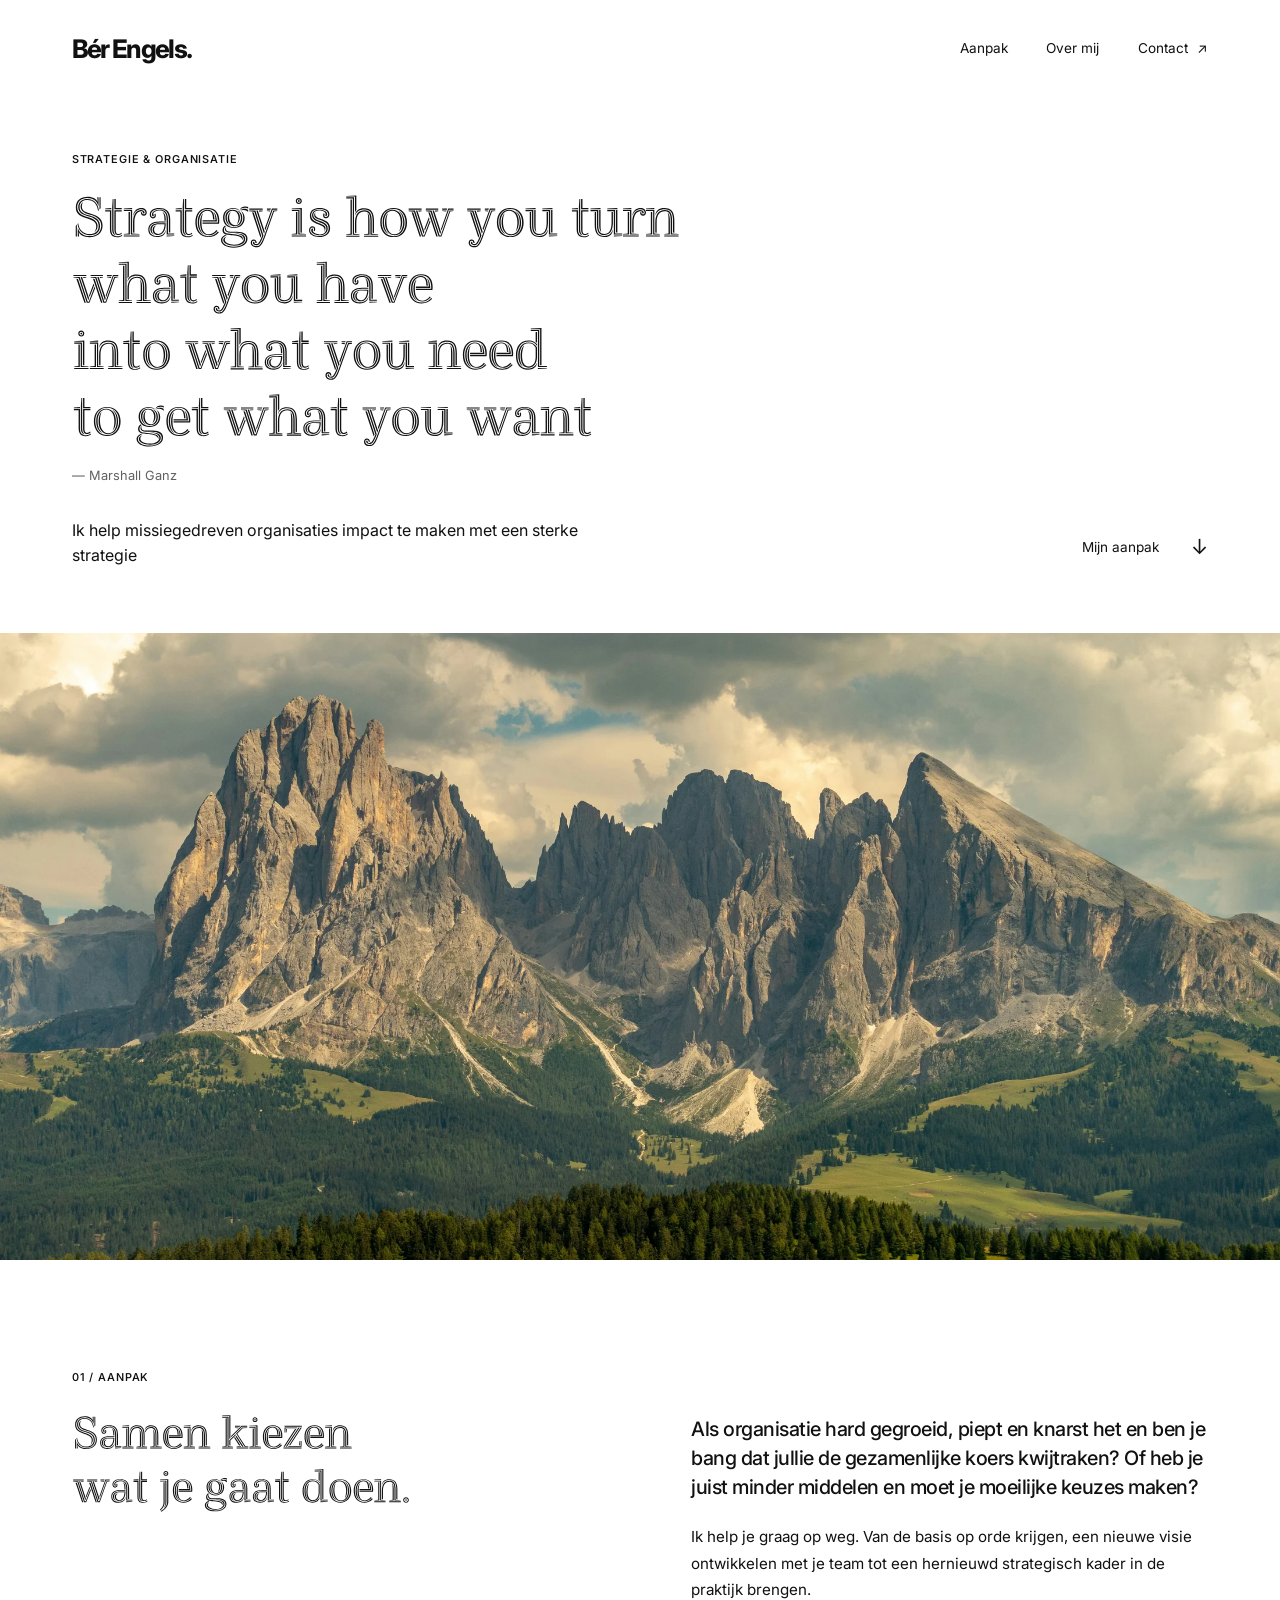
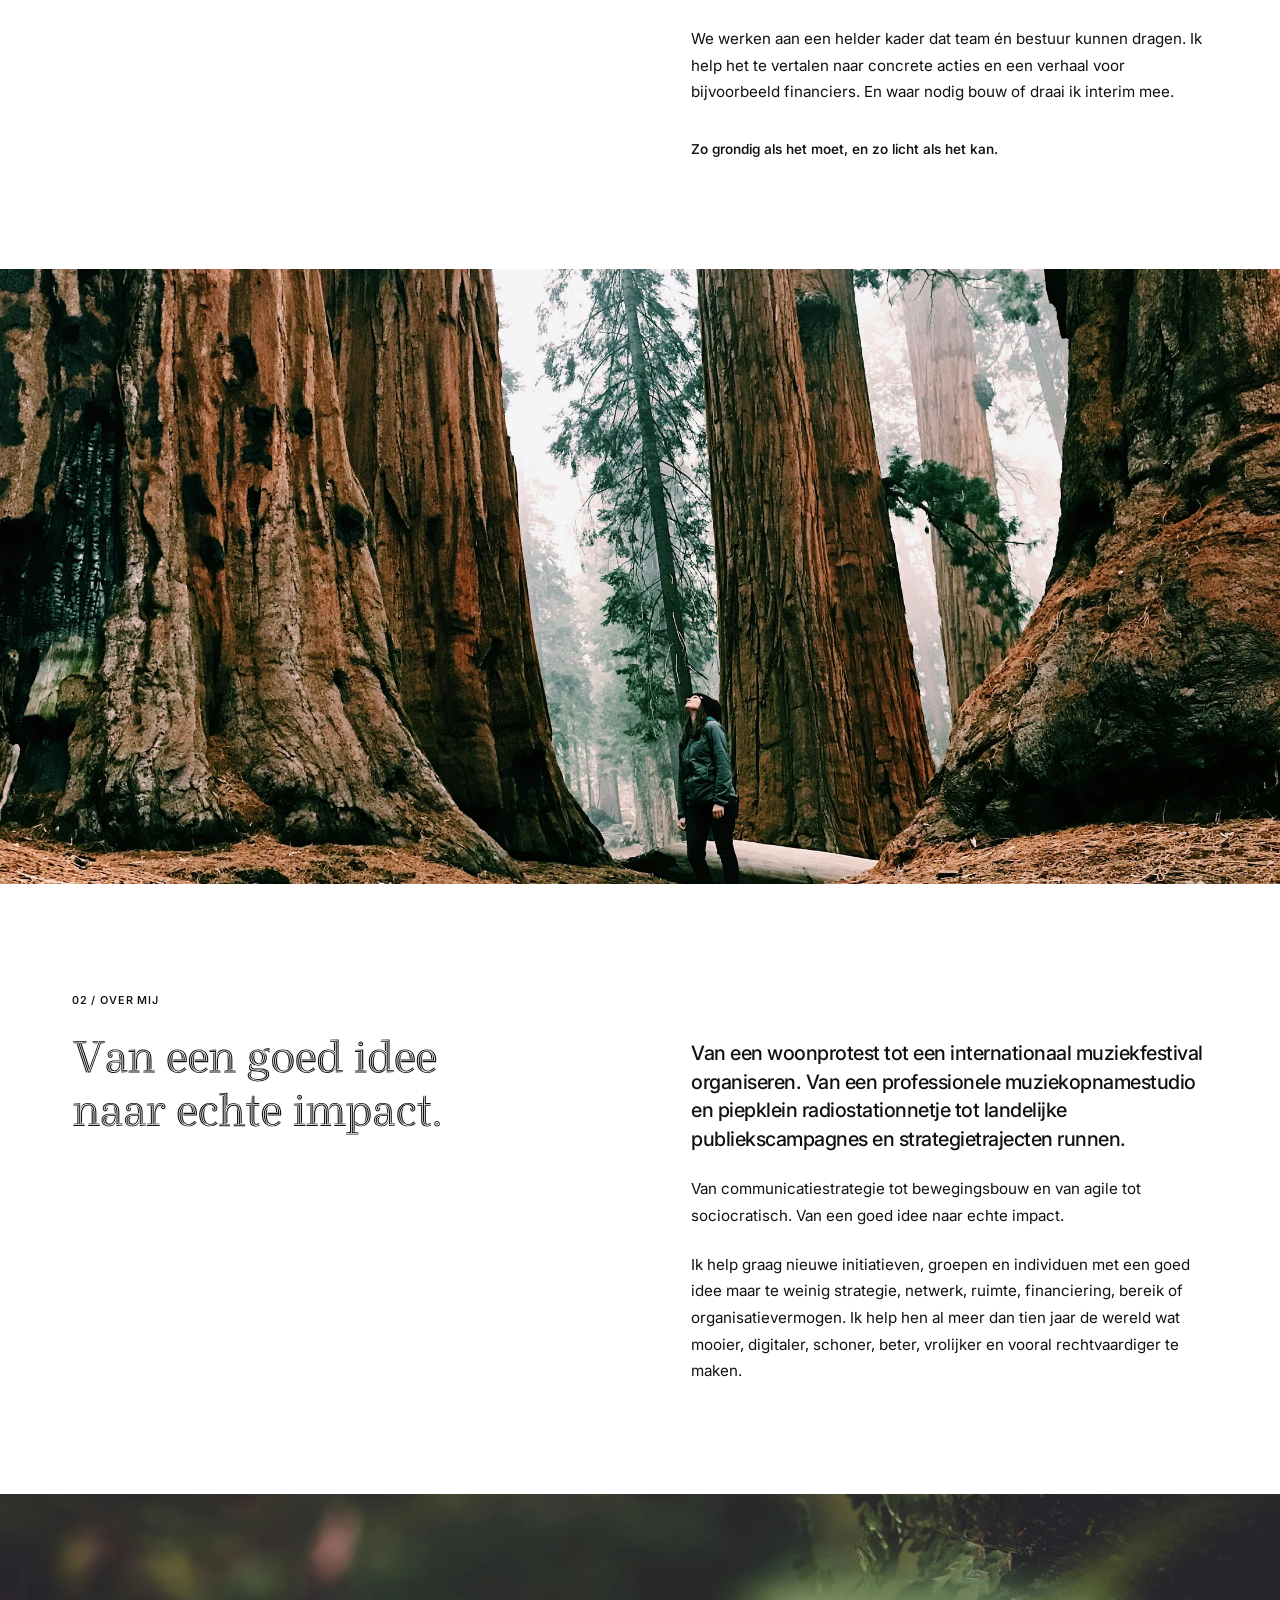
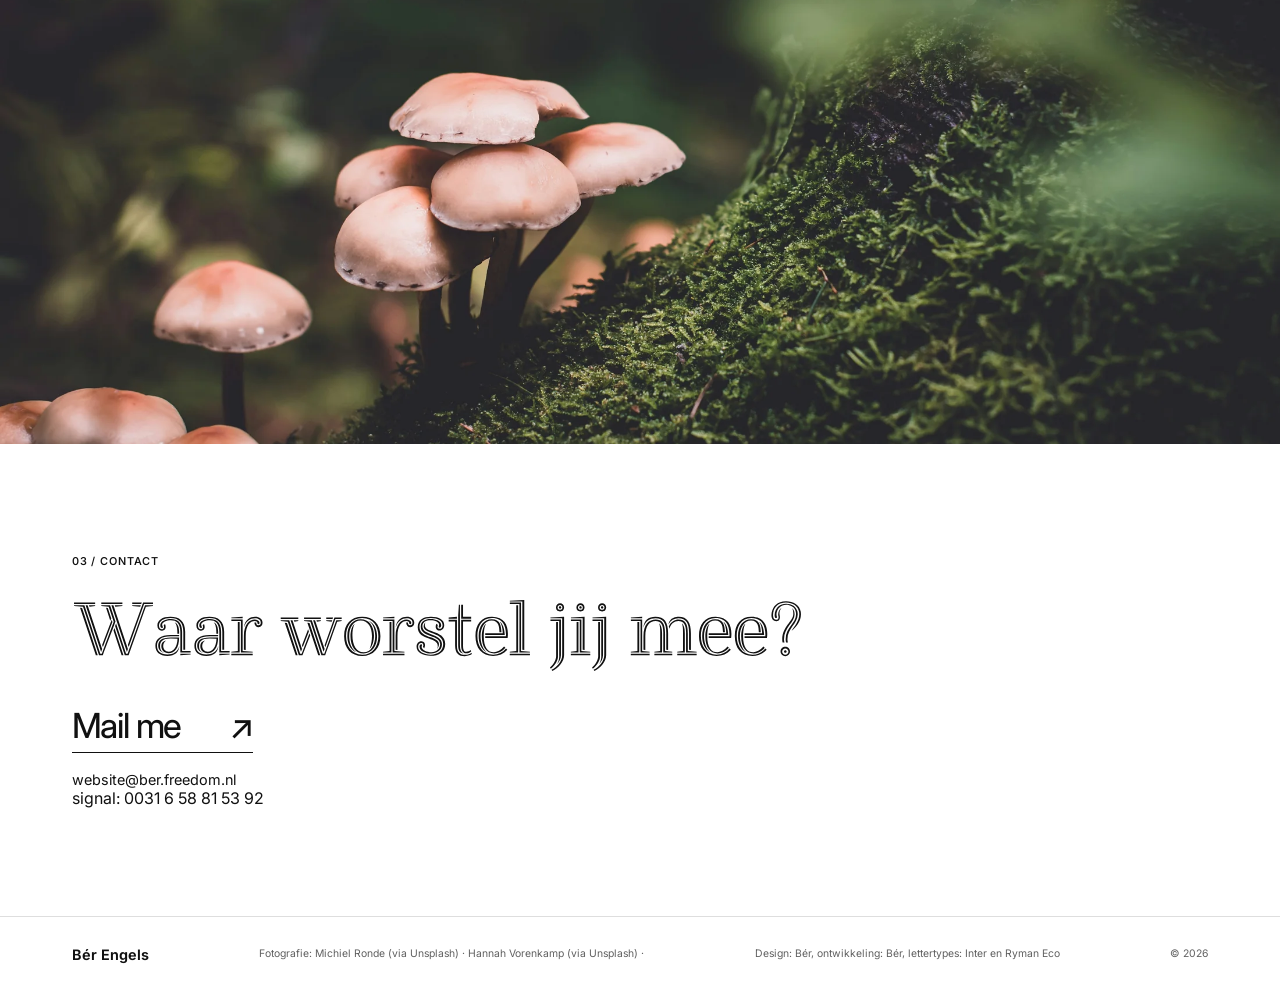
==== commit ae2ec62f: "Update index.html" ====
--- a/public/index.html
+++ b/public/index.html
@@ -50,7 +50,7 @@
         <p class="lead">Als organisatie hard gegroeid, piept en knarst het en ben je bang dat jullie de gezamenlijke koers kwijtraken? Of heb je juist minder middelen en moet je moeilijke keuzes maken?</p>
         <p>Ik help je graag op weg. Van de basis op orde krijgen, een nieuwe visie ontwikkelen met je team tot een hernieuwd strategisch kader in de praktijk brengen.</p>
         <p>We werken aan een helder kader dat team én bestuur kunnen dragen. Ik help het te vertalen naar concrete acties en een verhaal voor bijvoorbeeld financiers. En waar nodig bouw of draai ik interim mee.</p>
-        <p class="plainspoken">Altijd bevlogen en recht voor z’n raap. Ik doe het zo grondig als het moet, maar zo licht als het kan.<br></p>
+        <p class="plainspoken">Zo grondig als het moet, en zo licht als het kan.<br></p>
       </div>
     </section>
     <figure class="landscape redwoods">
@@ -74,12 +74,13 @@
       <p class="label">03 / Contact</p>
       <h2 id="contact-title" class="ryman-heading"><span class="sr-only">Waar worstel jij mee?</span><img class="heading-art" src="./assets/headings/contact.svg" alt="" aria-hidden="true" width="9521" height="984" style="width: 9.5210em"></h2>
       <a class="contact-link" href="mailto:website@ber.freedom.nl">Mail me <span aria-hidden="true">↗</span></a>
-      <p class="email"><a href="mailto:website@ber.freedom.nl">website@ber.freedom.nl</a></p>
+      <p class="email"><a href="mailto:website@ber.freedom.nl">website@ber.freedom.nl</a></p> signal: 0031 6 58 81 53 92
     </section>
   </main>
   <footer class="site-footer wrap">
     <a href="#bovenaan" class="footer-name">Bér Engels</a>
-    <p>Fotografie: Michiel Ronde · Hannah Vorenkamp </p>
+    <p>Fotografie: Michiel Ronde (via Unsplash) · Hannah Vorenkamp (via Unsplash) · </p>
+    <p>Design: Bér, ontwikkeling: Bér, lettertypes: Inter en Ryman Eco</p>
     <span>© 2026</span>
   </footer>
 </body>
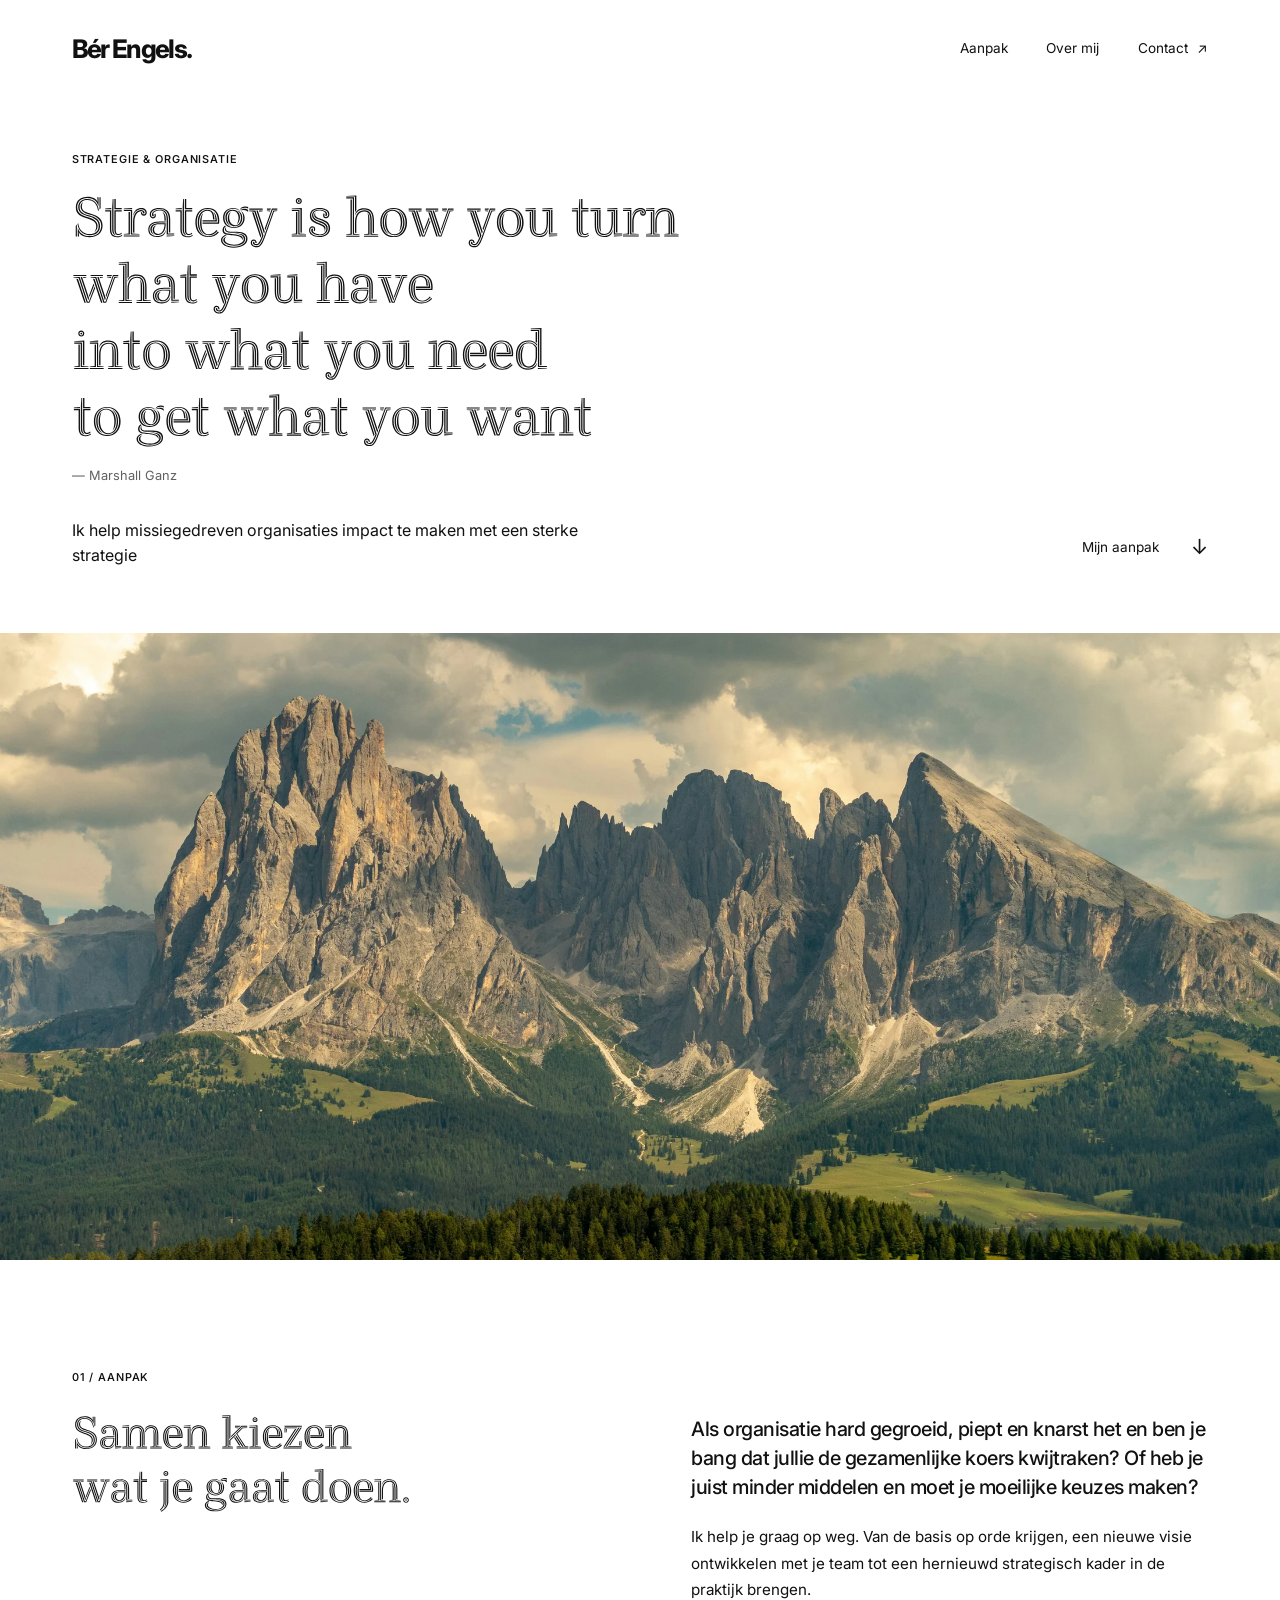
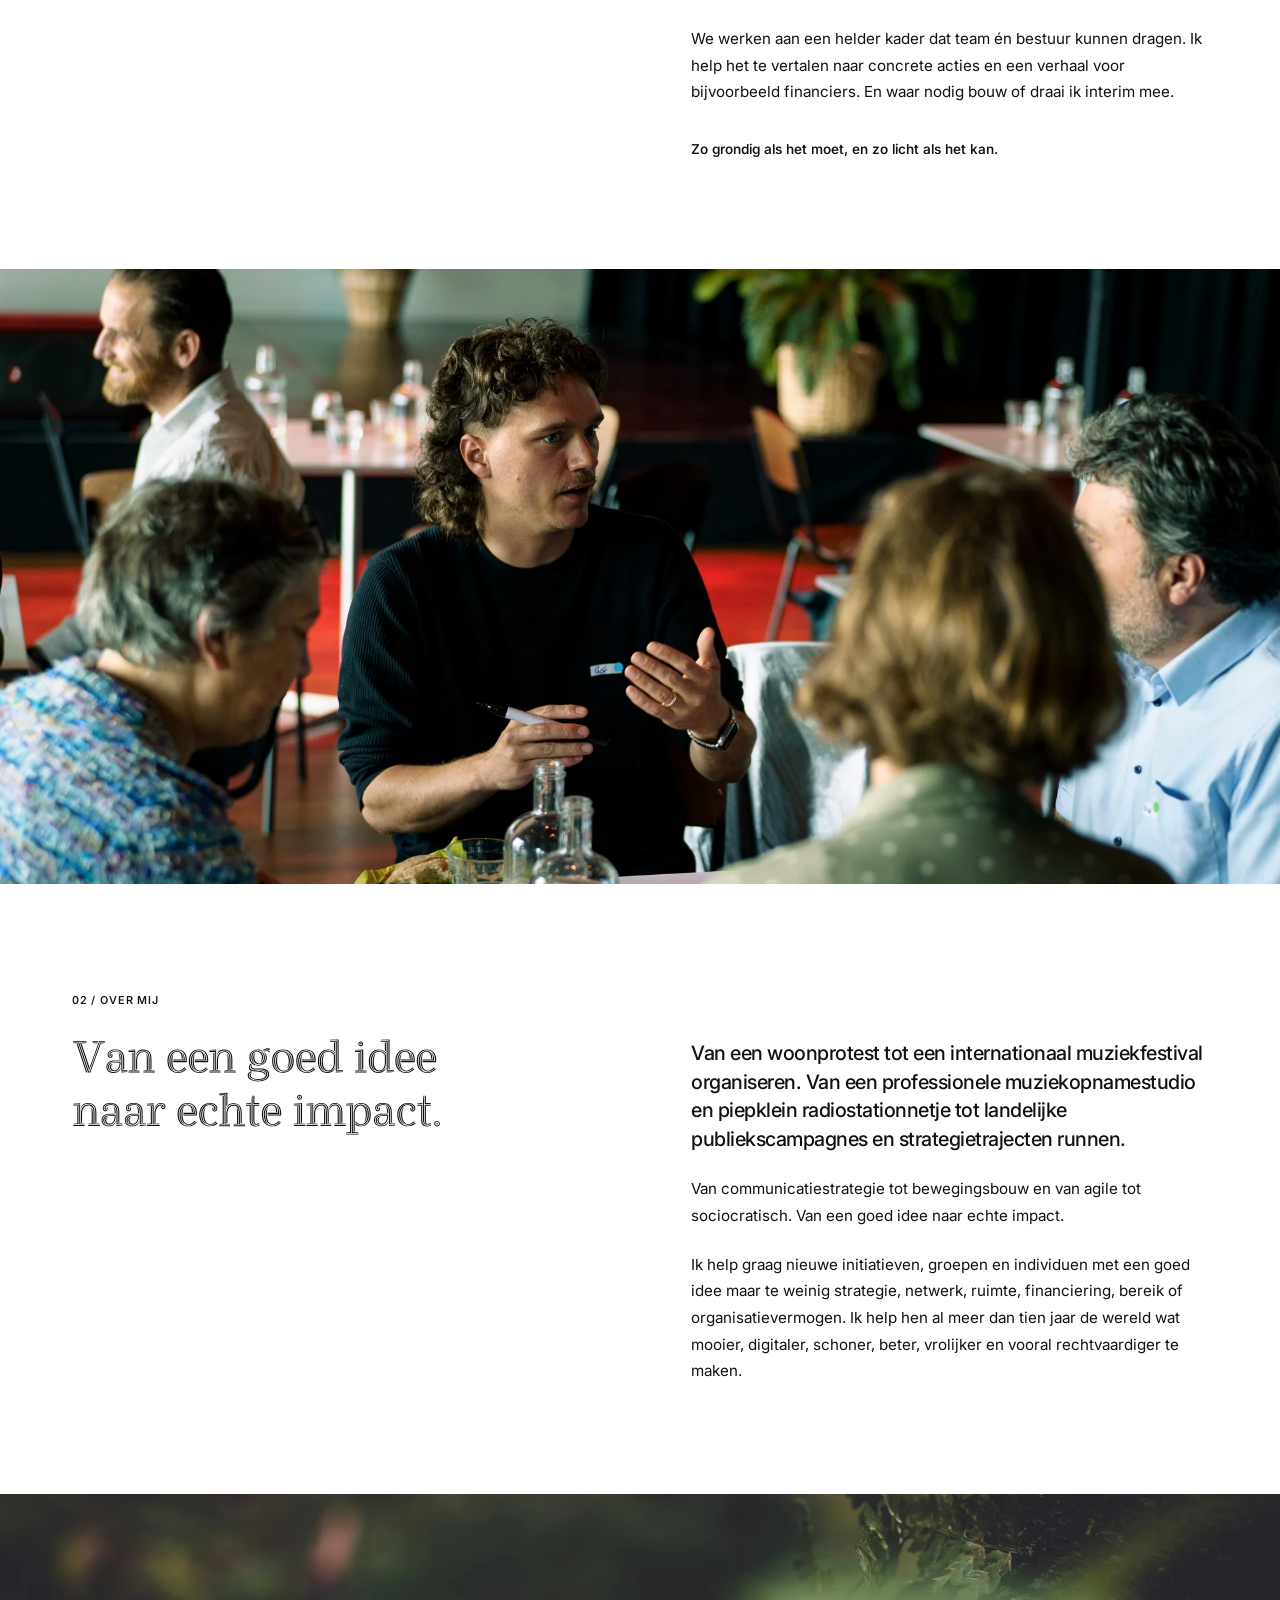
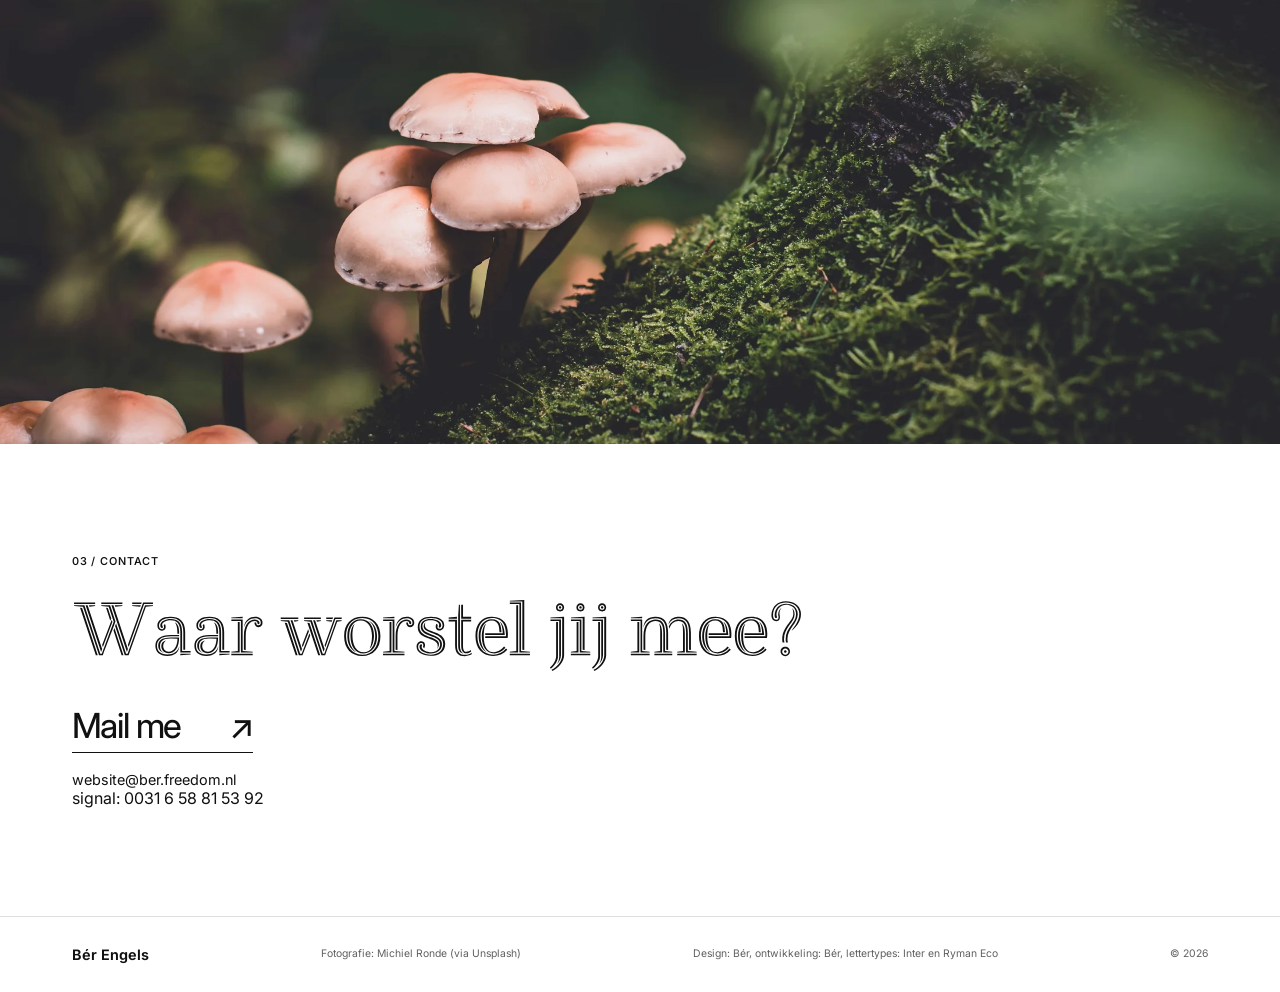
==== commit ac2eaeca: "Replace redwood photo with team conversation" ====
--- a/public/index.html
+++ b/public/index.html
@@ -53,8 +53,8 @@
         <p class="plainspoken">Zo grondig als het moet, en zo licht als het kan.<br></p>
       </div>
     </section>
-    <figure class="landscape redwoods">
-      <img src="./assets/images/redwoods-2200.webp" srcset="./assets/images/redwoods-1000.webp 1000w, ./assets/images/redwoods-2200.webp 2200w" sizes="100vw" width="2200" height="1650" alt="Een wandelaar kijkt omhoog tussen enorme sequoia’s in een mistig bos" loading="lazy">
+    <figure class="landscape workshop">
+      <img src="./assets/images/workshop-2048.webp" srcset="./assets/images/workshop-1000.webp 1000w, ./assets/images/workshop-2048.webp 2048w" sizes="100vw" width="2048" height="1366" alt="Een groepsgesprek aan tafel, met een deelnemer die iets toelicht" loading="lazy">
     </figure>
     <section class="section wrap about" id="over" aria-labelledby="about-title">
       <div class="section-heading">
@@ -79,7 +79,7 @@
   </main>
   <footer class="site-footer wrap">
     <a href="#bovenaan" class="footer-name">Bér Engels</a>
-    <p>Fotografie: Michiel Ronde (via Unsplash) · Hannah Vorenkamp (via Unsplash) · </p>
+    <p>Fotografie: Michiel Ronde (via Unsplash)</p>
     <p>Design: Bér, ontwikkeling: Bér, lettertypes: Inter en Ryman Eco</p>
     <span>© 2026</span>
   </footer>
--- a/public/assets/css/index.css
+++ b/public/assets/css/index.css
@@ -45,8 +45,8 @@
 .text-link span { font-size: 1.3rem; }
 .landscape { height: clamp(340px, 49vw, 900px); overflow: hidden; background: #394338; }
 .mountains img { object-position: center 57%; }
-.redwoods { height: clamp(360px, 48vw, 850px); }
-.redwoods img { object-position: center 62%; }
+.workshop { height: clamp(360px, 48vw, 850px); }
+.workshop img { object-position: center 25%; }
 .mushrooms { height: clamp(340px, 43vw, 760px); }
 .mushrooms img { object-position: center 56%; }
 .section { display: grid; grid-template-columns: 1fr 1fr; gap: clamp(3rem, 8vw, 10rem); padding-block: clamp(4rem, 8.5vw, 9rem); }
@@ -84,7 +84,7 @@
   .hero-bottom p { max-width: 27rem; }
   .landscape { height: 65svh; min-height: 360px; max-height: 620px; }
   .mountains img { object-position: 49% center; }
-  .redwoods img { object-position: 56% 60%; }
+  .workshop img { object-position: 42% center; }
   .mushrooms { height: 52svh; min-height: 320px; }
   .mushrooms img { object-position: 37% center; }
   .section { grid-template-columns: 1fr; gap: 2rem; }
